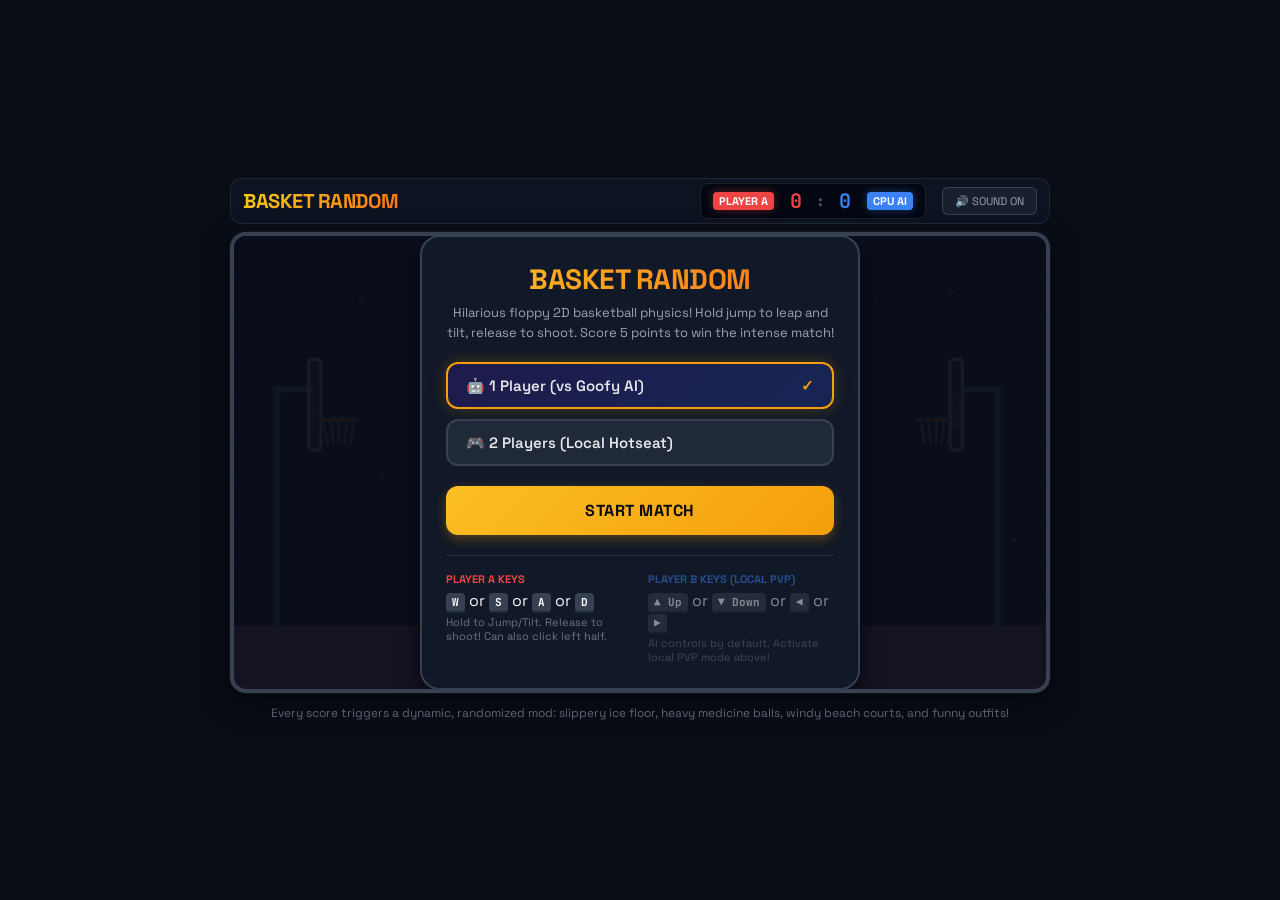
==== public/games/basket-random/index.html @ 5b2121ea "refactor: update game metadata and add Basket Random - Standardize game titles and categories - Upda" ====
<!DOCTYPE html>
<html lang="en">
<head>
    <meta charset="UTF-8">
    <meta name="viewport" content="width=device-width, initial-scale=1.0">
    <title>Basket Random Physics</title>
    <style>
        @import url('https://fonts.googleapis.com/css2?family=Space+Grotesk:wght@400;600;700&family=JetBrains+Mono:wght@400;700&display=swap');

        * {
            box-sizing: border-box;
            margin: 0;
            padding: 0;
            user-select: none;
            -webkit-user-select: none;
        }

        body {
            background-color: #090d16;
            color: #f3f4f6;
            font-family: 'Space Grotesk', sans-serif;
            display: flex;
            flex-direction: column;
            align-items: center;
            justify-content: center;
            min-height: 100vh;
            overflow: hidden;
            padding: 10px;
        }

        .container {
            display: flex;
            flex-direction: column;
            align-items: center;
            width: 100%;
            max-width: 820px;
        }

        .header-panel {
            display: flex;
            justify-content: space-between;
            align-items: center;
            width: 100%;
            margin-bottom: 8px;
            padding: 4px 12px;
            background: rgba(17, 24, 39, 0.7);
            border: 1px solid rgba(255, 255, 255, 0.08);
            border-radius: 12px;
            backdrop-filter: blur(8px);
        }

        .game-title {
            font-size: 20px;
            font-weight: 700;
            letter-spacing: -0.5px;
            background: linear-gradient(135deg, #facc15 0%, #f97316 100%);
            -webkit-background-clip: text;
            -webkit-text-fill-color: transparent;
            text-transform: uppercase;
        }

        .scores-wrapper {
            display: flex;
            align-items: center;
            gap: 16px;
        }

        .score-box {
            display: flex;
            align-items: center;
            gap: 12px;
            background: #030712;
            padding: 4px 12px;
            border-radius: 8px;
            border: 1px solid rgba(255, 255, 255, 0.1);
        }

        .team-badge {
            font-size: 11px;
            font-weight: 700;
            padding: 2px 6px;
            border-radius: 4px;
            text-transform: uppercase;
        }

        .team-left {
            background-color: #ef4444;
            color: #ffffff;
            box-shadow: 0 0 8px rgba(239, 68, 68, 0.4);
        }

        .team-right {
            background-color: #3b82f6;
            color: #ffffff;
            box-shadow: 0 0 8px rgba(59, 130, 246, 0.4);
        }

        .score-value {
            font-family: 'JetBrains Mono', monospace;
            font-size: 20px;
            font-weight: 700;
            min-width: 20px;
            text-align: center;
        }

        .sound-toggle {
            background: rgba(255, 255, 255, 0.05);
            border: 1px solid rgba(255, 255, 255, 0.15);
            color: #9ca3af;
            font-family: inherit;
            font-size: 11px;
            padding: 6px 12px;
            border-radius: 6px;
            cursor: pointer;
            transition: all 0.2s;
            display: flex;
            align-items: center;
            gap: 4px;
        }

        .sound-toggle:hover {
            background: rgba(255, 255, 255, 0.1);
            color: #fff;
        }

        .canvas-area {
            position: relative;
            width: 100%;
            aspect-ratio: 16/9;
            background-color: #111827;
            border: 4px solid #374151;
            border-radius: 16px;
            box-shadow: 0 10px 30px rgba(0, 0, 0, 0.5), 0 0 0 1px rgba(255, 255, 255, 0.05);
            overflow: hidden;
        }

        canvas {
            width: 100%;
            height: 100%;
            display: block;
        }

        .menu-overlay {
            position: absolute;
            top: 0;
            left: 0;
            width: 100%;
            height: 100%;
            background: rgba(10, 15, 28, 0.95);
            display: flex;
            flex-direction: column;
            align-items: center;
            justify-content: center;
            padding: 20px;
            z-index: 10;
            transition: opacity 0.3s ease;
        }

        .menu-panel {
            background: #111827;
            border: 2px solid #374151;
            border-radius: 20px;
            padding: 24px;
            text-align: center;
            max-width: 440px;
            width: 100%;
            box-shadow: 0 10px 25px rgba(0, 0, 0, 0.6);
        }

        .menu-panel h2 {
            font-size: 28px;
            font-weight: 700;
            margin-bottom: 6px;
            background: linear-gradient(to right, #fbbf24, #f97316);
            -webkit-background-clip: text;
            -webkit-text-fill-color: transparent;
            text-transform: uppercase;
            letter-spacing: -0.5px;
        }

        .menu-panel p {
            font-size: 13px;
            color: #9ca3af;
            margin-bottom: 20px;
            line-height: 1.5;
        }

        .mode-row {
            display: flex;
            flex-direction: column;
            gap: 10px;
            margin-bottom: 20px;
        }

        .mode-btn {
            background: #1f2937;
            border: 2px solid #374151;
            color: #e5e7eb;
            padding: 12px 18px;
            border-radius: 12px;
            font-family: inherit;
            font-size: 15px;
            font-weight: 600;
            cursor: pointer;
            transition: all 0.2s;
            display: flex;
            justify-content: space-between;
            align-items: center;
        }

        .mode-btn:hover {
            border-color: #f59e0b;
            background: #232d3f;
            transform: translateY(-1px);
        }

        .mode-btn.active {
            border-color: #f59e0b;
            background: linear-gradient(135deg, #1e1b4b 0%, #172554 100%);
            box-shadow: 0 0 15px rgba(245, 158, 11, 0.25);
        }

        .mode-arrow {
            font-weight: bold;
            color: #f59e0b;
        }

        .start-btn {
            background: linear-gradient(135deg, #fbbf24 0%, #f59e0b 100%);
            color: #060913;
            border: none;
            padding: 14px 28px;
            border-radius: 12px;
            font-family: inherit;
            font-size: 16px;
            font-weight: 700;
            cursor: pointer;
            transition: all 0.2s;
            width: 100%;
            text-transform: uppercase;
            letter-spacing: 0.5px;
            box-shadow: 0 4px 12px rgba(245, 158, 11, 0.3);
        }

        .start-btn:hover {
            opacity: 0.95;
            transform: translateY(-2px);
            box-shadow: 0 6px 18px rgba(245, 158, 11, 0.4);
        }

        .start-btn:active {
            transform: translateY(0);
        }

        /* Keyboard Guides */
        .controls-info {
            display: flex;
            justify-content: space-between;
            gap: 16px;
            margin-top: 20px;
            padding-top: 16px;
            border-top: 1px solid rgba(255, 255, 255, 0.08);
            text-align: left;
        }

        .control-legend {
            flex: 1;
        }

        .legend-title {
            font-size: 11px;
            font-weight: 700;
            text-transform: uppercase;
            color: #9ca3af;
            margin-bottom: 4px;
        }

        .key-cap {
            background: #374151;
            border-bottom: 2px solid #1f2937;
            padding: 2px 6px;
            border-radius: 4px;
            font-family: 'JetBrains Mono', monospace;
            font-size: 11px;
            font-weight: 700;
            color: #fff;
        }

        .legend-desc {
            font-size: 11px;
            color: #6b7280;
            margin-top: 4px;
        }

        /* Mobile inputs/triggers in UI frame */
        .mobile-touch-zones {
            display: none;
            position: absolute;
            bottom: 0;
            left: 0;
            width: 100%;
            height: 100%;
            z-index: 5;
            pointer-events: none;
        }

        .touch-zone-half {
            position: absolute;
            top: 0;
            bottom: 0;
            width: 50%;
            pointer-events: auto;
            cursor: pointer;
            display: flex;
            flex-direction: column;
            justify-content: flex-end;
            align-items: center;
            padding-bottom: 24px;
            transition: background 0.1s;
        }

        .touch-zone-left {
            left: 0;
        }

        .touch-zone-left:active {
            background: rgba(239, 68, 68, 0.08);
        }

        .touch-zone-right {
            right: 0;
        }

        .touch-zone-right:active {
            background: rgba(59, 130, 246, 0.08);
        }

        .touch-btn-label {
            background: rgba(17, 24, 39, 0.85);
            border: 2px solid rgba(255, 255, 255, 0.15);
            padding: 8px 16px;
            border-radius: 50px;
            font-size: 13px;
            font-weight: 700;
            letter-spacing: 0.5px;
            color: #fff;
            box-shadow: 0 4px 10px rgba(0, 0, 0, 0.3);
            text-transform: uppercase;
        }

        .touch-zone-left .touch-btn-label {
            border-color: #ef4444;
            color: #ef4444;
        }

        .touch-zone-right .touch-btn-label {
            border-color: #3b82f6;
            color: #3b82f6;
        }

        /* Modifier Notification Alert */
        .modifier-badge {
            position: absolute;
            top: 16px;
            left: 50%;
            transform: translateX(-50%) translateY(-20px);
            background: rgba(245, 158, 11, 0.95);
            color: #030712;
            padding: 8px 16px;
            border-radius: 50px;
            font-weight: 700;
            font-size: 13px;
            z-index: 8;
            box-shadow: 0 8px 24px rgba(245, 158, 11, 0.4);
            pointer-events: none;
            opacity: 0;
            transition: all 0.4s cubic-bezier(0.175, 0.885, 0.32, 1.275);
            text-transform: uppercase;
            letter-spacing: 0.5px;
            text-align: center;
        }

        .modifier-badge.show {
            opacity: 1;
            transform: translateX(-50%) translateY(0);
        }

        .goal-alert {
            position: absolute;
            top: 40%;
            left: 50%;
            transform: translate(-50%, -50%) scale(0.7);
            font-size: 48px;
            font-weight: 900;
            letter-spacing: -2px;
            color: #facc15;
            text-shadow: 0 4px 20px rgba(245, 158, 11, 0.6), 0 0 2px #000;
            z-index: 9;
            pointer-events: none;
            opacity: 0;
            transition: all 0.3s cubic-bezier(0.175, 0.885, 0.32, 1.5);
            text-transform: uppercase;
        }

        .goal-alert.show {
            opacity: 1;
            transform: translate(-50%, -50%) scale(1.1);
        }

        .bottom-hint {
            margin-top: 12px;
            font-size: 12px;
            color: #6b7280;
            text-align: center;
            line-height: 1.4;
        }

        @media (max-width: 640px) {
            .mobile-touch-zones {
                display: block;
            }
            .controls-info {
                display: none;
            }
        }
    </style>
</head>
<body>
    <div class="container">
        <!-- Dashboard Header -->
        <div class="header-panel">
            <div class="game-title">Basket Random</div>
            
            <div class="scores-wrapper">
                <div class="score-box">
                    <span class="team-badge team-left">Player A</span>
                    <span id="scoreRed" class="score-value" style="color: #ef4444;">0</span>
                    <span style="color: #4b5563; font-weight: bold;">:</span>
                    <span id="scoreBlue" class="score-value" style="color: #3b82f6;">0</span>
                    <span id="p2Badge" class="team-badge team-right">CPU AI</span>
                </div>

                <button class="sound-toggle" id="soundToggleBtn">
                    🔊 SOUND ON
                </button>
            </div>
        </div>

        <!-- Canvas Frame -->
        <div class="canvas-area" id="gameArea">
            <canvas id="basketCanvas" width="800" height="450"></canvas>

            <!-- Modifier Notifications -->
            <div id="modifierBadge" class="modifier-badge">NEON ICE COURT!</div>

            <!-- Score Alert -->
            <div id="goalAlert" class="goal-alert">GOAL!</div>

            <!-- Mobile Buttons overlay -->
            <div class="mobile-touch-zones">
                <div class="touch-zone-half touch-zone-left" id="touchLeft">
                    <span class="touch-btn-label">TAP TO JUMP</span>
                </div>
                <div class="touch-zone-half touch-zone-right" id="touchRight">
                    <span class="touch-btn-label" id="touchRightLabel">AI PLAYING</span>
                </div>
            </div>

            <!-- Menu Overlay -->
            <div class="menu-overlay" id="menuOverlay">
                <div class="menu-panel">
                    <h2>Basket Random</h2>
                    <p>Hilarious floppy 2D basketball physics! Hold jump to leap and tilt, release to shoot. Score 5 points to win the intense match!</p>
                    
                    <div class="mode-row">
                        <button class="mode-btn active" id="modeAiBtn" data-mode="vs_ai">
                            <span>🤖 1 Player (vs Goofy AI)</span>
                            <span class="mode-arrow">✓</span>
                        </button>
                        <button class="mode-btn" id="modePvpBtn" data-mode="local_1v1">
                            <span>🎮 2 Players (Local Hotseat)</span>
                            <span class="mode-arrow" style="display: none;">✓</span>
                        </button>
                    </div>

                    <button class="start-btn" id="startBtn">START MATCH</button>

                    <div class="controls-info">
                        <div class="control-legend">
                            <div class="legend-title" style="color: #ef4444;">Player A Keys</div>
                            <div>
                                <span class="key-cap">W</span> or <span class="key-cap">S</span> or <span class="key-cap">A</span> or <span class="key-cap">D</span>
                            </div>
                            <div class="legend-desc">Hold to Jump/Tilt. Release to shoot! Can also click left half.</div>
                        </div>
                        <div id="p2ControlsLegend" class="control-legend" style="opacity: 0.5;">
                            <div class="legend-title" style="color: #3b82f6;">Player B Keys (Local PVP)</div>
                            <div>
                                <span class="key-cap">▲ Up</span> or <span class="key-cap">▼ Down</span> or <span class="key-cap">◀</span> or <span class="key-cap">▶</span>
                            </div>
                            <div class="legend-desc">AI controls by default. Activate local PVP mode above!</div>
                        </div>
                    </div>
                </div>
            </div>
        </div>

        <div class="bottom-hint">
            Every score triggers a dynamic, randomized mod: slippery ice floor, heavy medicine balls, windy beach courts, and funny outfits!
        </div>
    </div>

    <script>
        const canvas = document.getElementById('basketCanvas');
        const ctx = canvas.getContext('2d');
        const overlay = document.getElementById('menuOverlay');
        const startBtn = document.getElementById('startBtn');
        const modeAiBtn = document.getElementById('modeAiBtn');
        const modePvpBtn = document.getElementById('modePvpBtn');
        const scoreRedEl = document.getElementById('scoreRed');
        const scoreBlueEl = document.getElementById('scoreBlue');
        const p2Badge = document.getElementById('p2Badge');
        const p2ControlsLegend = document.getElementById('p2ControlsLegend');
        const modifierBadge = document.getElementById('modifierBadge');
        const goalAlert = document.getElementById('goalAlert');
        const soundToggleBtn = document.getElementById('soundToggleBtn');
        const touchRightZone = document.getElementById('touchRight');
        const touchRightLabel = document.getElementById('touchRightLabel');

        // AUDIO GENERATION WITH WEB AUDIO API
        let audioCtx = null;
        let soundEnabled = true;

        function getAudioContext() {
            if (!audioCtx) {
                audioCtx = new (window.AudioContext || window.webkitAudioContext)();
            }
            if (audioCtx.state === 'suspended') {
                audioCtx.resume();
            }
            return audioCtx;
        }

        soundToggleBtn.addEventListener('click', () => {
            soundEnabled = !soundEnabled;
            soundToggleBtn.textContent = soundEnabled ? '🔊 SOUND ON' : '🔇 MUTED';
            soundToggleBtn.style.color = soundEnabled ? '#e5e7eb' : '#6b7280';
        });

        function playSynthSound(freqStart, freqEnd, duration, type = 'sine', gainVal = 0.15) {
            if (!soundEnabled) return;
            try {
                const ctxAudio = getAudioContext();
                const osc = ctxAudio.createOscillator();
                const gainNode = ctxAudio.createGain();
                
                osc.type = type;
                osc.frequency.setValueAtTime(freqStart, ctxAudio.currentTime);
                if (freqEnd !== freqStart) {
                    osc.frequency.exponentialRampToValueAtTime(freqEnd, ctxAudio.currentTime + duration);
                }
                
                gainNode.gain.setValueAtTime(gainVal, ctxAudio.currentTime);
                gainNode.gain.linearRampToValueAtTime(0.01, ctxAudio.currentTime + duration);
                
                osc.connect(gainNode);
                gainNode.connect(ctxAudio.destination);
                
                osc.start();
                osc.stop(ctxAudio.currentTime + duration);
            } catch (e) {
                console.log("Audio failed to load context or play:", e);
            }
        }

        // Play custom cute dynamic sounds
        const sounds = {
            jump: () => playSynthSound(150, 400, 0.12, 'triangle', 0.12),
            bounceBall: () => playSynthSound(220, 180, 0.08, 'sine', 0.25),
            score: () => {
                playSynthSound(440, 880, 0.2, 'sine', 0.2);
                setTimeout(() => playSynthSound(554, 1108, 0.2, 'sine', 0.2), 100);
                setTimeout(() => playSynthSound(659, 1318, 0.35, 'triangle', 0.18), 200);
            },
            airhorn: () => {
                for (let i = 0; i < 3; i++) {
                    setTimeout(() => playSynthSound(290, 290, 0.15, 'sawtooth', 0.08), i * 180);
                }
            },
            steal: () => playSynthSound(350, 200, 0.1, 'sine', 0.15),
            netSwish: () => playSynthSound(600, 900, 0.25, 'triangle', 0.05),
            button: () => playSynthSound(300, 450, 0.06, 'sine', 0.1)
        };

        // PHYSICS CONFIG / CONSTANTS
        const COURT_WIDTH = 800;
        const COURT_HEIGHT = 450;
        
        let groundLevel = 385; // Default wood stadium floor
        let gameMode = "vs_ai"; // "vs_ai" or "local_1v1"
        let maxScore = 5;

        // Current round environment variables
        let env = {
            gravity: 0.32,
            airFriction: 0.992,
            groundFriction: 0.85,
            ballElasticity: 0.78,
            wind: 0,
            slipRatio: 1.0, // 1.0 is default standing torque, <1 is sliding/ice
            theme: "wood_classic", // "wood_classic", "ice_cave", "vapor_neon", "sand_beach"
            ballType: "standard", // "standard", "heavy", "bouncy", "golden"
            playerModifier: "normal" // "normal", "big_heads", "tiny", "long_arms"
        };

        // Scores
        let scoreRed = 0;
        let scoreBlue = 0;
        let roundOver = false;
        let matchWinner = null;
        let resetCounter = 0;

        // Realistic Screen and Board Shaking variables
        let screenShake = 0;
        let leftBoardShake = 0;
        let rightBoardShake = 0;

        function triggerShake(amt) {
            screenShake = Math.max(screenShake, amt);
        }

        // Particles System
        let particles = [];

        function addSplatter(x, y, color, count = 15, sizeScale = 1) {
            for (let i = 0; i < count; i++) {
                particles.push({
                    x: x,
                    y: y,
                    vx: (Math.random() - 0.5) * 8,
                    vy: (Math.random() - 2.5) * 6,
                    radius: (Math.random() * 4 + 2) * sizeScale,
                    color: color,
                    alpha: 1,
                    decay: 0.02 + Math.random() * 0.02
                });
            }
        }

        // Basket structures
        const LeftHoop = {
            rimX: 85, // Rim tip
            rimX2: 125, // Rim right lip
            rimY: 180,
            backboardX: 80,
            backboardWidth: 8,
            backboardTop: 120,
            backboardBottom: 210,
            radius: 5,
            pointsToMatch: 1
        };

        const RightHoop = {
            rimX: 715, // Rim tip
            rimX2: 675, // Rim left lip
            rimY: 180,
            backboardX: 712,
            backboardWidth: 8,
            backboardTop: 120,
            backboardBottom: 210,
            radius: 5,
            pointsToMatch: 2
        };

        // BALL object
        const ball = {
            x: 400,
            y: 120,
            vx: 0,
            vy: 0,
            radius: 12,
            elasticity: 0.78,
            weight: 1.0,
            color: "#f97316",
            glowColor: "rgba(249, 115, 22, 0.4)",
            trail: [],
            possessor: null,
            lastTeamTouch: null, // "red" or "blue"
            isGolden: false
        };

        // RAGDOLL CHARACTERS
        class RagdollCharacter {
            constructor(team, role, startX, id) {
                this.id = id;
                this.team = team;     // "red" or "blue"
                this.role = role;     // "forward" or "defender"
                this.x = startX;
                this.baseX = startX;  // Base position for swaying
                this.y = groundLevel - 50;
                this.vx = 0;
                this.vy = 0;
                this.angle = 0;       // Body tilt angle
                this.vangle = 0;      // Angular velocity
                
                // Customize dimensions based on role/mod (Larger & More imposing)
                this.torsoHeight = 65;
                this.torsoWidth = 24;
                this.headRadius = 15;
                this.armLength = 41;

                this.jerseyColor = (team === "red") ? "#ef4444" : "#3b82f6";
                this.skinColor = (team === "red") ? "#fecdd3" : "#bfdbfe";

                // Jump tracking
                this.jumpPressed = false;
                this.armSwingAngle = 0;
                this.swingProgress = 0;
                this.followThroughFrames = 0;

                // Restoring constants
                this.restoringTorque = 0.12;

                this.cooldown = 0;
            }

            reset(startX) {
                this.x = startX;
                this.baseX = startX;  // Reset base position
                this.y = groundLevel - 80;
                this.vx = 0;
                this.vy = 0;
                this.angle = 0;
                this.vangle = 0;
                this.jumpPressed = false;
                this.followThroughFrames = 0;
                this.cooldown = 0;
                this.armSwingAngle = Math.PI * (this.team === "red" ? -0.3 : 1.3);

                // Re-apply modifiers based on environment parameters (Larger sizes!)
                this.torsoHeight = 65;
                this.torsoWidth = 24;
                this.headRadius = 15;
                this.armLength = 41;

                if (env.playerModifier === "big_heads") {
                    this.headRadius = 26;
                } else if (env.playerModifier === "tiny") {
                    this.torsoHeight = 36;
                    this.torsoWidth = 14;
                    this.headRadius = 8;
                    this.armLength = 24;
                } else if (env.playerModifier === "long_arms") {
                    this.armLength = 58;
                }
            }

            jump() {
                if (this.cooldown > 0) return;
                
                // Ground check
                const footAngleCos = Math.sin(this.angle) * (this.torsoHeight / 2);
                const checkFootY = this.y + Math.cos(this.angle) * (this.torsoHeight / 2);
                
                // Allow jumping if near ground or simple double jump
                if (checkFootY > groundLevel - 20) {
                    this.vy = -7.5 - Math.random() * 2.5; // Jump height
                    
                    // Horizontal forward thrust towards opponent
                    const pushDirection = (this.team === "red") ? 1 : -1;
                    this.vx += pushDirection * (2.8 + Math.random() * 1.5);
                    
                    // Complete postural control: no wild rotation on jump start!
                    this.vangle = 0;
                    this.angle = 0;
                    
                    this.cooldown = 12; // brief jump spam shield
                    if (this.team === 'red') sounds.jump();
                }
            }

            updatePhysics() {
                if (this.cooldown > 0) this.cooldown--;
                if (this.followThroughFrames > 0) this.followThroughFrames--;

                // Floor collision variables for checking grounded state
                const halfTorso = this.torsoHeight / 2;
                const footY = this.y + Math.cos(this.angle) * halfTorso;
                // Strict ground check: must be upright, close to floor, and relatively still to sway
                const isGrounded = (footY >= groundLevel - 10) && 
                                   (Math.abs(this.vy) < 0.8) && 
                                   (Math.abs(this.vx) < 1.5) && 
                                   (Math.abs(this.angle) < 0.6);

                if (isGrounded && !this.jumpPressed) {
                    // 1. SWAY FROM SIDE TO SIDE IN THEIR PLACE (IDLE SWAY ON GROUND)
                    // We offset phase by player ID so players have their own natural rhythm!
                    const phase = (Date.now() + this.id * 1800) * 0.0028;
                    const swayRange = 45; // balanced 45px sway range
                    const swayOffset = Math.sin(phase) * swayRange;
                    
                    // Smooth slide towards the swayed targetX
                    const targetX = this.baseX + swayOffset;
                    this.x = this.x * 0.82 + targetX * 0.18;

                    // Cute subtle breathing/sliding tilt angle
                    const targetAngle = Math.cos(phase) * 0.35;
                    this.angle = this.angle * 0.85 + targetAngle * 0.15;

                    // Settle physical velocities while in the controlled sway state
                    this.vx = 0;
                    this.vy = 0;
                    this.vangle = 0;

                    // Keep their height nicely flush with the floor with simple leg bobs
                    const bobY = Math.abs(Math.sin(phase * 2)) * 3.5;
                    this.y = groundLevel - halfTorso - 6 + bobY;
                    
                    // Subtle foot wiggle increments
                    this.swingProgress += 0.06;

                    // Grounded Arm Pose check
                    if (ball.possessor === this) {
                        const lookDir = (this.team === "red") ? 1 : -1;
                        this.armSwingAngle = lookDir === 1 ? -0.42 * Math.PI : -0.58 * Math.PI;
                    } else if (this.followThroughFrames > 0) {
                        const lookDir = (this.team === "red") ? 1 : -1;
                        this.armSwingAngle = lookDir === 1 ? -0.15 * Math.PI : -0.85 * Math.PI;
                    } else {
                        const lookDir = (this.team === "red") ? 1 : -1;
                        this.armSwingAngle = lookDir === 1 ? -0.15 * Math.PI : -0.85 * Math.PI;
                    }
                } else {
                    // 2. STANDARD IN-AIR PHYSICS AND MOVEMENT (PHYSICS DRIVEN, STRICTLY NO AIR SWAY)
                    this.vy += env.gravity;
                    this.vx *= env.airFriction;
                    this.vy *= env.airFriction;

                    this.x += this.vx;
                    this.y += this.vy;

                    // Keep their body completely stable and upright (prevent flipping and floppy ragdoll)
                    const targetStandAngle = 0;
                    const stabilizationStrength = 0.28;
                    this.vangle += (targetStandAngle - this.angle) * stabilizationStrength;
                    this.angle += this.vangle;
                    this.vangle *= 0.65; // High damping keeps them beautifully upright!

                    // Realistic professional basket shooting/defending arm poses!
                    if (ball.possessor === this) {
                        const lookDir = (this.team === "red") ? 1 : -1;
                        this.armSwingAngle = lookDir === 1 ? -0.42 * Math.PI : -0.58 * Math.PI;
                    } else if (this.followThroughFrames > 0) {
                        const lookDir = (this.team === "red") ? 1 : -1;
                        this.armSwingAngle = lookDir === 1 ? -0.15 * Math.PI : -0.85 * Math.PI;
                    } else if (this.jumpPressed) {
                        const lookDir = (this.team === "red") ? 1 : -1;
                        this.armSwingAngle = lookDir === 1 ? -0.35 * Math.PI : -0.65 * Math.PI;
                    } else {
                        const lookDir = (this.team === "red") ? 1 : -1;
                        this.armSwingAngle = lookDir === 1 ? -0.15 * Math.PI : -0.85 * Math.PI;
                    }
                }

                // COLLISION SOLVER WITH WORLD FLOOR AND WALLS
                const currentFootY = this.y + Math.cos(this.angle) * halfTorso;
                const currentHeadY = this.y - Math.cos(this.angle) * halfTorso;

                // Bounce feet off floor
                if (currentFootY >= groundLevel) {
                    const depth = currentFootY - groundLevel;
                    this.y -= depth * 0.85;
                    this.vy = -this.vy * 0.05; // tiny bounce
                    this.vx *= env.groundFriction;

                    // stand up friction assist
                    if (!this.jumpPressed) {
                        this.vangle *= 0.7; // assist dampening
                    }
                }

                // Bounce head off floor (if flipped upside down)
                if (currentHeadY >= groundLevel) {
                    const depth = currentHeadY - groundLevel;
                    this.y -= depth * 0.85;
                    this.vy = -this.vy * 0.1;
                    // tumbling ricochet
                    this.vangle += (this.vx > 0 ? 0.15 : -0.15);
                    this.vx *= 0.8;
                }

                // Left & Right boundaries
                const wallLeft = 50;
                const wallRight = 750;
                if (this.x < wallLeft) {
                    this.x = wallLeft;
                    this.vx = -this.vx * 0.15;
                }
                if (this.x > wallRight) {
                    this.x = wallRight;
                    this.vx = -this.vx * 0.15;
                }
            }

            getHandPos() {
                // Return coordinates of active control arm
                const armAng = this.angle + this.armSwingAngle;
                const shoulderX = this.x - Math.sin(this.angle) * (this.torsoHeight * 0.2); 
                const shoulderY = this.y - Math.cos(this.angle) * (this.torsoHeight * 0.2); 
                return {
                    x: shoulderX + Math.cos(armAng) * this.armLength,
                    y: shoulderY + Math.sin(armAng) * this.armLength
                };
            }

            draw(ctx) {
                // Ground shadow beneath player (Realistic depth)
                ctx.save();
                const distToGround = Math.max(0, groundLevel - this.y);
                const shadowScale = Math.max(0.1, 1 - (distToGround / 250));
                ctx.globalAlpha = Math.max(0, 0.3 * (1 - (distToGround / 300)));
                ctx.fillStyle = "#000000";
                ctx.beginPath();
                ctx.ellipse(this.x, groundLevel, this.torsoWidth * 1.5 * shadowScale, 6 * shadowScale, 0, 0, Math.PI * 2);
                ctx.fill();
                ctx.restore();

                ctx.save();
                
                // Draw trails/shadows if slippery Neon Court
                if (env.theme === "vapor_neon") {
                    ctx.strokeStyle = this.jerseyColor;
                    ctx.lineWidth = 18;
                    ctx.lineCap = "round";
                    ctx.globalAlpha = 0.15;
                    ctx.beginPath();
                    ctx.moveTo(this.x - this.vx * 2, this.y - this.vy * 2);
                    ctx.lineTo(this.x, this.y);
                    ctx.stroke();
                    ctx.globalAlpha = 1.0;
                }

                // 1. Torso Alignment and rotation
                ctx.translate(this.x, this.y);
                ctx.rotate(this.angle);

                // Draw shadows/glow if Cyber Theme
                if (env.theme === "vapor_neon") {
                    ctx.shadowBlur = 12;
                    ctx.shadowColor = this.jerseyColor;
                }

                // DRAW LEGS, SOCKS & SHOES (Realistic muscle legs and detailed high-top sneakers!)
                ctx.lineCap = "round";
                const lookDir = (this.team === "red") ? 1 : -1;
                const legSwing = Math.sin(this.swingProgress) * 7.5;

                // Check air state for knee bending look
                const isAir = (this.y < groundLevel - this.torsoHeight / 2 - 12);
                const kneeBendY = isAir ? -4 : 0; // slight upward tuck
                const kneeBendX = isAir ? lookDir * -4 : 0; // knee points backwards

                // Leg 1 (Left Leg)
                const leg1Start = { x: -6, y: this.torsoHeight / 2 };
                const leg1Knee = { x: -7 + legSwing * 0.5 + kneeBendX, y: this.torsoHeight / 2 + 9 + kneeBendY };
                const leg1End = { x: -8 + legSwing + kneeBendX * 0.5, y: this.torsoHeight / 2 + 18 + kneeBendY * 1.6 };

                // Draw Thigh (Strong musculature quadricep thigh)
                ctx.strokeStyle = this.skinColor;
                ctx.lineWidth = 10.5; // defined thigh muscle
                ctx.beginPath();
                ctx.moveTo(leg1Start.x, leg1Start.y);
                ctx.lineTo(leg1Knee.x, leg1Knee.y);
                ctx.stroke();

                // Draw Calf (bulge transition to calves)
                ctx.strokeStyle = this.skinColor;
                ctx.lineWidth = 9.0;
                ctx.beginPath();
                ctx.moveTo(leg1Knee.x, leg1Knee.y);
                ctx.lineTo(leg1Knee.x * 0.5 + leg1End.x * 0.5, leg1Knee.y * 0.5 + leg1End.y * 0.5);
                ctx.stroke();

                // Draw Shin / Socks (White athletic crew sock)
                ctx.strokeStyle = "#ffffff";
                ctx.lineWidth = 8.0;
                ctx.beginPath();
                ctx.moveTo(leg1Knee.x * 0.4 + leg1End.x * 0.6, leg1Knee.y * 0.4 + leg1End.y * 0.6);
                ctx.lineTo(leg1End.x, leg1End.y);
                ctx.stroke();

                // Draw Dual stripes on crew socks (for real professional aesthetic)
                ctx.strokeStyle = this.jerseyColor;
                ctx.lineWidth = 8.0;
                ctx.beginPath();
                ctx.moveTo(leg1Knee.x * 0.3 + leg1End.x * 0.7, leg1Knee.y * 0.3 + leg1End.y * 0.7);
                ctx.lineTo(leg1Knee.x * 0.25 + leg1End.x * 0.75, leg1Knee.y * 0.25 + leg1End.y * 0.75);
                ctx.stroke();

                ctx.strokeStyle = "#111827"; // active secondary stripe
                ctx.beginPath();
                ctx.moveTo(leg1Knee.x * 0.2 + leg1End.x * 0.8, leg1Knee.y * 0.2 + leg1End.y * 0.8);
                ctx.lineTo(leg1Knee.x * 0.15 + leg1End.x * 0.85, leg1Knee.y * 0.15 + leg1End.y * 0.85);
                ctx.stroke();

                // Draw High-Performance Basketball Sneaker
                ctx.save();
                ctx.translate(leg1End.x, leg1End.y);
                ctx.fillStyle = (this.id === 0) ? "#ef4444" : (this.id === 1) ? "#f59e0b" : (this.id === 2) ? "#3b82f6" : "#10b981";
                ctx.strokeStyle = "#ffffff";
                ctx.lineWidth = 1.5;
                ctx.beginPath();
                ctx.roundRect(lookDir * -4 - 3, -1, 14, 8, 3);
                ctx.fill();
                ctx.stroke();

                // White rubber sole bottom
                ctx.fillStyle = "#ffffff";
                ctx.fillRect(lookDir * -4 - 3, 5, 14, 2.5);

                // White toe-cap (protection layer)
                ctx.fillStyle = "#ffffff";
                if (lookDir === 1) {
                    ctx.fillRect(3, -1, 4, 6);
                } else {
                    ctx.fillRect(-7, -1, 4, 6);
                }

                // Cross shoelaces details
                ctx.strokeStyle = "#ffffff";
                ctx.lineWidth = 1.2;
                ctx.beginPath();
                ctx.moveTo(lookDir * -2, 1);
                ctx.lineTo(lookDir * 1, 3);
                ctx.moveTo(lookDir * 1, 1);
                ctx.lineTo(lookDir * -2, 3);
                ctx.stroke();
                ctx.restore();

                // Leg 2 (Right Leg)
                const leg2Start = { x: 6, y: this.torsoHeight / 2 };
                const leg2Knee = { x: 7 - legSwing * 0.5 + kneeBendX, y: this.torsoHeight / 2 + 9 + kneeBendY };
                const leg2End = { x: 8 - legSwing + kneeBendX * 0.5, y: this.torsoHeight / 2 + 18 + kneeBendY * 1.6 };

                // Draw Thigh (Strong musculature quadricep thigh)
                ctx.strokeStyle = this.skinColor;
                ctx.lineWidth = 10.5;
                ctx.beginPath();
                ctx.moveTo(leg2Start.x, leg2Start.y);
                ctx.lineTo(leg2Knee.x, leg2Knee.y);
                ctx.stroke();

                // Draw Calf (Gastrocnemius definition)
                ctx.strokeStyle = this.skinColor;
                ctx.lineWidth = 9.0;
                ctx.beginPath();
                ctx.moveTo(leg2Knee.x, leg2Knee.y);
                ctx.lineTo(leg2Knee.x * 0.5 + leg2End.x * 0.5, leg2Knee.y * 0.5 + leg2End.y * 0.5);
                ctx.stroke();

                // Draw Shin / Socks
                ctx.strokeStyle = "#ffffff";
                ctx.lineWidth = 8.0;
                ctx.beginPath();
                ctx.moveTo(leg2Knee.x * 0.4 + leg2End.x * 0.6, leg2Knee.y * 0.4 + leg2End.y * 0.6);
                ctx.lineTo(leg2End.x, leg2End.y);
                ctx.stroke();

                // Draw Dual stripes
                ctx.strokeStyle = this.jerseyColor;
                ctx.lineWidth = 8.0;
                ctx.beginPath();
                ctx.moveTo(leg2Knee.x * 0.3 + leg2End.x * 0.7, leg2Knee.y * 0.3 + leg2End.y * 0.7);
                ctx.lineTo(leg2Knee.x * 0.25 + leg2End.x * 0.75, leg2Knee.y * 0.25 + leg2End.y * 0.75);
                ctx.stroke();

                ctx.strokeStyle = "#111827";
                ctx.beginPath();
                ctx.moveTo(leg2Knee.x * 0.2 + leg2End.x * 0.8, leg2Knee.y * 0.2 + leg2End.y * 0.8);
                ctx.lineTo(leg2Knee.x * 0.15 + leg2End.x * 0.85, leg2Knee.y * 0.15 + leg2End.y * 0.85);
                ctx.stroke();

                // Draw High-Performance Basketball Sneaker (Leg 2)
                ctx.save();
                ctx.translate(leg2End.x, leg2End.y);
                ctx.fillStyle = (this.id === 0) ? "#ef4444" : (this.id === 1) ? "#f59e0b" : (this.id === 2) ? "#3b82f6" : "#10b981";
                ctx.strokeStyle = "#ffffff";
                ctx.lineWidth = 1.5;
                ctx.beginPath();
                ctx.roundRect(lookDir * -4 - 3, -1, 14, 8, 3);
                ctx.fill();
                ctx.stroke();

                // Sole
                ctx.fillStyle = "#ffffff";
                ctx.fillRect(lookDir * -4 - 3, 5, 14, 2.5);

                // Toe-cap
                ctx.fillStyle = "#ffffff";
                if (lookDir === 1) {
                    ctx.fillRect(3, -1, 4, 6);
                } else {
                    ctx.fillRect(-7, -1, 4, 6);
                }

                // Laces
                ctx.strokeStyle = "#ffffff";
                ctx.lineWidth = 1.2;
                ctx.beginPath();
                ctx.moveTo(lookDir * -2, 1);
                ctx.lineTo(lookDir * 1, 3);
                ctx.moveTo(lookDir * 1, 1);
                ctx.lineTo(lookDir * -2, 3);
                ctx.stroke();
                ctx.restore();

                // Draw jersey main torso frame with realistic shading and mesh texture folds
                const torsoGrad = ctx.createLinearGradient(-this.torsoWidth / 2, 0, this.torsoWidth / 2, 0);
                torsoGrad.addColorStop(0, this.jerseyColor);
                torsoGrad.addColorStop(0.4, '#ffffff40'); // glossy light sheen
                torsoGrad.addColorStop(1, '#00000035'); // shadow depth
                
                ctx.fillStyle = torsoGrad;
                ctx.strokeStyle = "#ffffff";
                ctx.lineWidth = 2.5;
                ctx.beginPath();
                ctx.roundRect(-this.torsoWidth/2, -this.torsoHeight/2, this.torsoWidth, this.torsoHeight, 6);
                ctx.fill();
                ctx.stroke();

                // Realistic Jersey Collar Neckline (V-neck shape of a basketball tank-top)
                ctx.strokeStyle = "#ffffff";
                ctx.lineWidth = 2.0;
                ctx.beginPath();
                ctx.moveTo(-5, -this.torsoHeight/2);
                ctx.lineTo(0, -this.torsoHeight/2 + 7);
                ctx.lineTo(5, -this.torsoHeight/2);
                ctx.stroke();

                // Detailed athletic side stripes on jersey
                ctx.strokeStyle = "rgba(255, 255, 255, 0.35)";
                ctx.lineWidth = 3.0;
                ctx.beginPath();
                ctx.moveTo(-this.torsoWidth/2 + 2, -this.torsoHeight/2 + 5);
                ctx.lineTo(-this.torsoWidth/2 + 2, this.torsoHeight/2 - 5);
                ctx.moveTo(this.torsoWidth/2 - 2, -this.torsoHeight/2 + 5);
                ctx.lineTo(this.torsoWidth/2 - 2, this.torsoHeight/2 - 5);
                ctx.stroke();

                // Separation for athletic shorts (lower 35% of the torso is styled as shorts)
                ctx.fillStyle = "#111827"; // dark inner shorts compression layer
                ctx.fillRect(-this.torsoWidth/2 + 1.5, this.torsoHeight/2 - 13, this.torsoWidth - 3, 11);
                
                ctx.fillStyle = this.jerseyColor; // outer shorts fabric override
                ctx.beginPath();
                ctx.roundRect(-this.torsoWidth/2 + 0.5, this.torsoHeight/2 - 12, this.torsoWidth - 1, 13, [0, 0, 4, 4]);
                ctx.fill();
                
                // Draw white waistband belt line
                ctx.fillStyle = "#ffffff";
                ctx.fillRect(-this.torsoWidth/2, this.torsoHeight/2 - 14, this.torsoWidth, 3);

                // Render Beautiful Jersey Numbers
                ctx.fillStyle = "#ffffff";
                ctx.textAlign = "center";
                ctx.textBaseline = "middle";
                ctx.font = "bold 13px 'JetBrains Mono', 'Fira Code', monospace";
                const numberText = (this.id === 0) ? "23" : (this.id === 1) ? "9" : (this.id === 2) ? "33" : "3";
                ctx.fillText(numberText, 0, -4);
                
                // Role indicator text
                ctx.fillStyle = "rgba(0,0,0,0.45)";
                ctx.font = "bold 8px 'JetBrains Mono'";
                ctx.fillText(this.role === "forward" ? "FWD" : "DEF", 0, 11);

                // Head (Shaded with a realistic 3D sphere radial gradient)
                const headYOffset = -this.torsoHeight/2 - this.headRadius - 1;
                const headGrad = ctx.createRadialGradient(-2 * lookDir, headYOffset - 3, 2, 0, headYOffset, this.headRadius);
                headGrad.addColorStop(0, '#ffffff'); // bright gloss highlight
                headGrad.addColorStop(0.3, this.skinColor);
                headGrad.addColorStop(1, '#946654'); // ambient human shadow
                ctx.fillStyle = headGrad;
                ctx.beginPath();
                ctx.arc(0, headYOffset, this.headRadius, 0, Math.PI * 2);
                ctx.fill();

                // Realistic human ears (left and right sides of the head)
                ctx.fillStyle = this.skinColor;
                ctx.beginPath();
                ctx.arc(-this.headRadius, headYOffset, 2.5, 0, Math.PI * 2);
                ctx.arc(this.headRadius, headYOffset, 2.5, 0, Math.PI * 2);
                ctx.fill();

                // HAIRSTYLES & HEADWEAR BY PLAYER UNIQUE ID
                if (this.id === 0) {
                    // Blonde Spiked Hair + Orange Headband
                    ctx.fillStyle = "#fbbf24";
                    ctx.beginPath();
                    ctx.moveTo(-this.headRadius, headYOffset - 3);
                    ctx.lineTo(-this.headRadius * 0.8, headYOffset - this.headRadius - 5);
                    ctx.lineTo(-this.headRadius * 0.4, headYOffset - this.headRadius + 1);
                    ctx.lineTo(0, headYOffset - this.headRadius - 6);
                    ctx.lineTo(this.headRadius * 0.4, headYOffset - this.headRadius + 1);
                    ctx.lineTo(this.headRadius * 0.8, headYOffset - this.headRadius - 5);
                    ctx.lineTo(this.headRadius, headYOffset - 3);
                    ctx.closePath();
                    ctx.fill();

                    // Headband
                    ctx.fillStyle = "#f97316";
                    ctx.fillRect(-this.headRadius, headYOffset - 4, this.headRadius * 2, 4.5);
                } else if (this.id === 1) {
                    // Black slicked cap/hair (Forward Red)
                    ctx.fillStyle = "#1e293b";
                    ctx.beginPath();
                    ctx.arc(0, headYOffset - 1, this.headRadius + 0.5, Math.PI, Math.PI * 2);
                    ctx.fill();
                    // Visor
                    ctx.fillStyle = "#ef4444";
                    ctx.fillRect(-lookDir * 4, headYOffset - this.headRadius - 1, lookDir * 16, 3.5);
                } else if (this.id === 2) {
                    // Handsome short brunette hair
                    ctx.fillStyle = "#78350f";
                    ctx.beginPath();
                    ctx.arc(-2, headYOffset - 2, this.headRadius * 0.95, Math.PI * 0.88, Math.PI * 2.12);
                    ctx.fill();
                    ctx.beginPath();
                    ctx.ellipse(lookDir * 4, headYOffset - this.headRadius + 2.5, 9, 4, lookDir * 0.2, 0, Math.PI * 2);
                    ctx.fill();
                } else if (this.id === 3) {
                    // Retro dark Afro / Flat-top with White Headband
                    ctx.fillStyle = "#111827";
                    ctx.beginPath();
                    ctx.arc(-8, headYOffset - 6, this.headRadius * 0.72, 0, Math.PI * 2);
                    ctx.arc(0, headYOffset - 11, this.headRadius * 0.88, 0, Math.PI * 2);
                    ctx.arc(8, headYOffset - 6, this.headRadius * 0.72, 0, Math.PI * 2);
                    ctx.arc(0, headYOffset - 2, this.headRadius * 0.92, Math.PI, Math.PI * 2);
                    ctx.fill();

                    // White Headband
                    ctx.fillStyle = "#ffffff";
                    ctx.fillRect(-this.headRadius + 1, headYOffset - 4, this.headRadius * 2 - 2, 4);
                }

                // Eyebrows (draw above eyes for expressions)
                const eyebrowX = lookDir * (this.headRadius * 0.35);
                const eyebrowY = headYOffset - 5;
                ctx.strokeStyle = "#111827";
                ctx.lineWidth = 1.8;
                ctx.beginPath();
                ctx.moveTo(eyebrowX - 3, eyebrowY);
                ctx.lineTo(eyebrowX + 3, eyebrowY - 0.5);
                ctx.stroke();

                // Eyes with high contrast white scleras and pupils
                const eyeX = lookDir * (this.headRadius * 0.35);
                const eyeY = headYOffset - 2;
                ctx.fillStyle = "#ffffff";
                ctx.beginPath();
                ctx.arc(eyeX, eyeY, 3, 0, Math.PI * 2);
                ctx.fill();
                ctx.fillStyle = "#111827";
                ctx.beginPath();
                ctx.arc(eyeX + lookDir * 0.8, eyeY, 1.4, 0, Math.PI * 2);
                ctx.fill();

                // Realistic small Nose
                ctx.fillStyle = this.skinColor;
                ctx.strokeStyle = "rgba(0,0,0,0.15)";
                ctx.lineWidth = 1.0;
                ctx.beginPath();
                ctx.moveTo(lookDir * (this.headRadius * 0.65), headYOffset);
                ctx.lineTo(lookDir * (this.headRadius * 0.88), headYOffset + 1.2);
                ctx.lineTo(lookDir * (this.headRadius * 0.65), headYOffset + 2.5);
                ctx.closePath();
                ctx.fill();
                ctx.stroke();

                // Cheerful open mouth with realistic teeth layer inside
                ctx.fillStyle = "#931c2d"; // Darker realistic mouth interior
                ctx.beginPath();
                ctx.arc(lookDir * (this.headRadius * 0.45), headYOffset + 4, 2.8, 0, Math.PI);
                ctx.fill();

                // Shiny white teeth row
                ctx.fillStyle = "#ffffff";
                ctx.fillRect(lookDir * (this.headRadius * 0.45) - 2, headYOffset + 4.1, 4, 1);

                // Cute pink tongue
                ctx.fillStyle = "#f43f5e";
                ctx.beginPath();
                ctx.arc(lookDir * (this.headRadius * 0.45), headYOffset + 5.5, 1.3, 0, Math.PI);
                ctx.fill();

                // Big head helmet overlay
                if (env.playerModifier === "big_heads") {
                    ctx.fillStyle = "rgba(251, 191, 36, 0.45)";
                    ctx.strokeStyle = "#fbbf24";
                    ctx.lineWidth = 1.5;
                    ctx.beginPath();
                    ctx.arc(0, headYOffset - 3, this.headRadius + 1, 1.4 * Math.PI, 1.6 * Math.PI);
                    ctx.stroke();
                }

                ctx.restore();

                // 3. MAIN CONTROLLED ARM WITH SHOULDER SLEEVE & WRISTBAND
                ctx.save();
                
                const shoulderX = this.x - Math.sin(this.angle) * (this.torsoHeight * 0.22); 
                const shoulderY = this.y - Math.cos(this.angle) * (this.torsoHeight * 0.22); 
                const armAng = this.angle + this.armSwingAngle;

                // Jersey shoulder sleeve portion
                ctx.strokeStyle = this.jerseyColor;
                ctx.lineWidth = 10;
                ctx.lineCap = "round";
                ctx.beginPath();
                ctx.moveTo(shoulderX, shoulderY);
                ctx.lineTo(shoulderX + Math.cos(armAng) * (this.armLength * 0.38), shoulderY + Math.sin(armAng) * (this.armLength * 0.38));
                ctx.stroke();

                // Forearm skin tone
                ctx.strokeStyle = this.skinColor;
                ctx.lineWidth = 7.5;
                ctx.beginPath();
                ctx.moveTo(shoulderX + Math.cos(armAng) * (this.armLength * 0.35), shoulderY + Math.sin(armAng) * (this.armLength * 0.35));
                ctx.lineTo(shoulderX + Math.cos(armAng) * this.armLength, shoulderY + Math.sin(armAng) * this.armLength);
                ctx.stroke();

                // White wristband accessory detail
                ctx.strokeStyle = "#ffffff";
                ctx.lineWidth = 8;
                ctx.beginPath();
                ctx.moveTo(shoulderX + Math.cos(armAng) * (this.armLength * 0.78), shoulderY + Math.sin(armAng) * (this.armLength * 0.78));
                ctx.lineTo(shoulderX + Math.cos(armAng) * (this.armLength * 0.88), shoulderY + Math.sin(armAng) * (this.armLength * 0.88));
                ctx.stroke();

                // Possession cute star ring
                if (ball.possessor === this) {
                    ctx.strokeStyle = "#fbcfe8";
                    ctx.shadowBlur = 10;
                    ctx.shadowColor = "#ec4899";
                    ctx.lineWidth = 2.5;
                    ctx.setLineDash([4, 4]);
                    ctx.beginPath();
                    ctx.arc(shoulderX + Math.cos(armAng) * this.armLength, shoulderY + Math.sin(armAng) * this.armLength, 24, 0, Math.PI * 2);
                    ctx.stroke();
                    ctx.setLineDash([]);
                }

                ctx.restore();
            }
        }

        // Initialize Players List
        const players = [
            // Left Team (Red)
            new RagdollCharacter("red", "defender", 200, 0),
            new RagdollCharacter("red", "forward", 320, 1),
            // Right Team (Blue)
            new RagdollCharacter("blue", "defender", 600, 2),
            new RagdollCharacter("blue", "forward", 480, 3)
        ];

        // Randomly selects court theme, ball modifier, and funny modifiers on point scores
        const presets = {
            themes: [
                { name: "wood_classic", title: "Classic Wooden Court", bg: "#1f2937", floor: "#eab308", slip: 1.0, friction: 0.85, gravity: 0.32 },
                { name: "ice_cave", title: "Slippery Blue Ice Court", bg: "#1e3a8a", floor: "#60a5fa", slip: 0.2, friction: 0.985, gravity: 0.3 },
                { name: "vapor_neon", title: "Cyber Cyberpunk Grid", bg: "#090514", floor: "#ec4899", slip: 0.9, friction: 0.88, gravity: 0.31 },
                { name: "sand_beach", title: "Sunny Beach Resort Court", bg: "#0369a1", floor: "#fbbf24", slip: 1.3, friction: 0.72, gravity: 0.33 }
            ],
            balls: [
                { type: "standard", title: "Normal Pro Basketball", color: "#f97316", elastic: 0.78, weight: 1.0, radius: 12 },
                { type: "bouncy", title: "Silly Bouncy Slimeball", color: "#10b981", elastic: 1.05, weight: 0.8, radius: 13 },
                { type: "heavy", title: "Super Heavy Steelball", color: "#6b7280", elastic: 0.42, weight: 2.1, radius: 15 },
                { type: "golden", title: "Golden Ball! (WORTH 2 POINTS!)", color: "#facc15", elastic: 0.81, weight: 1.0, radius: 12 }
            ],
            mods: [
                { type: "normal", title: "Standard Player Uniforms" },
                { type: "big_heads", title: "Funny Jumbo-Head Mode" },
                { type: "tiny", title: "Tiny Compact Player Miniatures" },
                { type: "long_arms", title: "Super Extensor Long-Arms!" }
            ]
        };

        function rollRandomEnvironment() {
            // Choice random presets
            const t = presets.themes[Math.floor(Math.random() * presets.themes.length)];
            const b = presets.balls[Math.floor(Math.random() * presets.balls.length)];
            const m = presets.mods[Math.floor(Math.random() * presets.mods.length)];

            env.theme = t.name;
            env.slipRatio = t.slip;
            env.groundFriction = t.friction;
            env.gravity = t.gravity;

            env.ballType = b.type;
            ball.color = b.color;
            ball.elasticity = b.elastic;
            ball.weight = b.weight;
            ball.radius = b.radius;
            ball.isGolden = (b.type === "golden");
            ball.glowColor = b.isGolden ? "rgba(250, 204, 21, 0.6)" : "rgba(255,255,255,0.2)";

            env.playerModifier = m.type;

            // Trigger visual alert banner
            modifierBadge.textContent = `🎯 Match Mode Check: ${t.title} + ${b.title}!`;
            modifierBadge.className = "modifier-badge show";
            setTimeout(() => {
                modifierBadge.className = "modifier-badge";
            }, 3200);

            // Re-apply character physical scales
            players.forEach((p, index) => {
                const baseStartX = (p.team === "red") 
                    ? (p.role === "defender" ? 180 : 320)
                    : (p.role === "defender" ? 620 : 480);
                p.reset(baseStartX);
            });
        }

        // TRIGGER JUMP BY TEAM ACTIONS
        function handleTeamJumpState(team, isPressed) {
            players.forEach(p => {
                if (p.team === team) {
                    if (isPressed && !p.jumpPressed) {
                        p.jump();
                    }
                    p.jumpPressed = isPressed;

                    // Release shoot trigger
                    if (!isPressed && ball.possessor === p) {
                        // Flail release force vector!
                        shootBall(p);
                    }
                }
            });
        }

        function shootBall(possessor) {
            if (ball.possessor !== possessor) return;

            // Trigger beautiful shooting follow-through on the player!
            possessor.followThroughFrames = 26;

            // Shoot vectors base on hands & player dynamics
            const shootDir = (possessor.team === "red") ? 1 : -1;
            // Red shoots towards RightHoop, Blue shoots towards LeftHoop
            const targetHoopX = (possessor.team === "red") ? RightHoop.rimX2 - 10 : LeftHoop.rimX + 10;
            const targetHoopY = RightHoop.rimY;

            // Distance calculations for goofy dynamic auto-aim lob
            const dx = targetHoopX - possessor.x;
            const dy = targetHoopY - possessor.y;
            const dist = Math.sqrt(dx * dx + dy * dy);

            // Calculate throwing velocities for a real parabolic jump shot:
            // High beautiful rainbow arc - slightly scaled down to look majestically slower
            let basePower = 3.8 / ball.weight; 
            
            // horizontal vx depends elegantly on distance
            let lobVx = (dx / dist) * (6.6 + dist * 0.006) * basePower;
            // vertical vy starts high upwards, scaling gracefully with the distance to the hoop
            let lobVy = (-10.4 - Math.min(dist * 0.006, 4.0)) * basePower;

            // Apply minor momentum boosts from player's movement
            lobVx += possessor.vx * 0.22;
            lobVy += possessor.vy * 0.25;

            // Release ball possession
            ball.possessor = null;
            ball.x = possessor.getHandPos().x + (shootDir * 15);
            ball.y = possessor.getHandPos().y - 10;
            
            // Limit release velocity so it never starts too fast
            const launchSpeed = Math.hypot(lobVx, lobVy);
            const maxLaunchSpeed = 10.5; // Beautiful slow velocity limit
            if (launchSpeed > maxLaunchSpeed) {
                ball.vx = (lobVx / launchSpeed) * maxLaunchSpeed;
                ball.vy = (lobVy / launchSpeed) * maxLaunchSpeed;
            } else {
                ball.vx = lobVx;
                ball.vy = lobVy;
            }
            
            // Authentic basketball backspin (spins opposite to throw direction)
            ball.vangle = -shootDir * 0.16;
            
            ball.lastTeamTouch = possessor.team;

            // 75% ACCURACY DETERMINATOR LOGIC (Realistic automatic arc assist)
            const shouldEnter = Math.random() < 0.75;
            if (shouldEnter) {
                ball.assisted = true;
                // Target is slightly above the basket center so it falls cleanly down inside
                ball.assistTargetX = (possessor.team === "red") ? 695 : 105;
                ball.assistTargetY = 145; 
                // Estimate flight frames required to cross distance realistically
                const estFrames = Math.max(Math.floor(Math.abs(ball.assistTargetX - ball.x) / 6.8), 42); // increased frames = slower flight!
                ball.assistFramesTotal = estFrames;
                ball.assistFramesLeft = estFrames;
            } else {
                ball.assisted = false;
            }

            sounds.netSwish();
            addSplatter(ball.x, ball.y, possessor.jerseyColor, 8, 0.6);
        }

        // KEY LISTENERS Keyboard Layout bindings Map
        const redKeys = ['w', 's', 'a', 'd', 'W', 'S', 'A', 'D'];
        const blueKeys = ['ArrowUp', 'ArrowDown', 'ArrowLeft', 'ArrowRight'];

        window.addEventListener('keydown', (e) => {
            if (matchWinner) return;

            if (redKeys.includes(e.key)) {
                e.preventDefault();
                handleTeamJumpState("red", true);
            }
            if (gameMode === "local_1v1" && blueKeys.includes(e.key)) {
                e.preventDefault();
                handleTeamJumpState("blue", true);
            }
        });

        window.addEventListener('keyup', (e) => {
            if (redKeys.includes(e.key)) {
                e.preventDefault();
                handleTeamJumpState("red", false);
            }
            if (gameMode === "local_1v1" && blueKeys.includes(e.key)) {
                e.preventDefault();
                handleTeamJumpState("blue", false);
            }
        });

        // Click / Touch boundaries zones triggers
        const touchLeft = document.getElementById('touchLeft');
        const touchRight = document.getElementById('touchRight');

        function setupTouchTriggers(element, team) {
            const startPress = (e) => {
                e.preventDefault();
                if (team === "blue" && gameMode === "vs_ai") return; // CPU handles blue
                handleTeamJumpState(team, true);
            };
            const stopPress = (e) => {
                e.preventDefault();
                if (team === "blue" && gameMode === "vs_ai") return;
                handleTeamJumpState(team, false);
            };

            element.addEventListener('mousedown', startPress);
            element.addEventListener('mouseup', stopPress);
            element.addEventListener('mouseleave', stopPress);

            element.addEventListener('touchstart', startPress);
            element.addEventListener('touchend', stopPress);
            element.addEventListener('touchcancel', stopPress);
        }

        setupTouchTriggers(touchLeft, "red");
        setupTouchTriggers(touchRight, "blue");

        // GOOFY CPU AI CONTROL STRATEGY ENGINE
        let cpuJumpTimer = 0;
        let cpuHoldState = false;

        function runCpuIntelligenceEngine() {
            if (gameMode !== "vs_ai" || roundOver) return;

            cpuJumpTimer--;

            // Find blue AI team teammates
            const aiDefender = players[2];
            const aiForward = players[3];

            // AI grabs ball possessor
            const redPossessor = players.find(p => p.team === "red" && ball.possessor === p);
            const bluePossessor = players.find(p => p.team === "blue" && ball.possessor === p);

            if (bluePossessor) {
                // If a blue AI has ball, hold to charge jump. release to throw when body tilts left!
                if (!cpuHoldState) {
                    cpuHoldState = true;
                    handleTeamJumpState("blue", true);
                } else {
                    // Check tilt angle and height. Release when facing left hoop direction!
                    // Angle pointing left is between Math.PI*0.8 and Math.PI*1.4
                    const isFacingLeftAndHigh = (bluePossessor.y < groundLevel - 110) || (Math.random() < 0.05);
                    if (isFacingLeftAndHigh) {
                        cpuHoldState = false;
                        handleTeamJumpState("blue", false);
                        cpuJumpTimer = 35 + Math.random() * 25; // delay trigger
                    }
                }
            } else {
                // Ball is loose or held by Red. AI team trying to intercept & steal!
                // Calculate ball distances
                const activeChaser = (ball.x < 350) ? aiForward : aiDefender;
                const distanceToBall = Math.hypot(ball.x - activeChaser.x, ball.y - activeChaser.y);

                if (cpuHoldState) {
                    // Release hold briefly to jump repeatedly
                    if (Math.random() < 0.25) {
                        cpuHoldState = false;
                        handleTeamJumpState("blue", false);
                        cpuJumpTimer = 5 + Math.random() * 8;
                    }
                } else if (cpuJumpTimer <= 0) {
                    // Jump triggers when ball gets within chaser distance or on rebound heights
                    let shouldJump = false;

                    if (redPossessor) {
                        // Jump to block shot!
                        if (Math.abs(redPossessor.x - activeChaser.x) < 180) {
                            shouldJump = true;
                        }
                    } else {
                        // Chase free rolling ball
                        if (distanceToBall < 250 || ball.y < groundLevel - 120) {
                            shouldJump = true;
                        }
                    }

                    if (shouldJump) {
                        cpuHoldState = true;
                        handleTeamJumpState("blue", true);
                        cpuJumpTimer = 40 + Math.random() * 30; // hold length
                    }
                }
            }
        }

        // RESET CURRENT ROUND/MATCH
        function triggerNextRound(scorerTeam) {
            roundOver = true;
            resetCounter = 120; // 2 seconds countdown delay

            goalAlert.textContent = `${scorerTeam === "red" ? "RED SCORE!" : "BLUE SCORE!"}`;
            if (env.isGolden) {
                goalAlert.textContent += " (+2 PTS!)";
            }
            goalAlert.className = "goal-alert show";
            sounds.airhorn();

            // Give point
            const pointsToAdd = env.isGolden ? 2 : 1;
            if (scorerTeam === "red") {
                scoreRed += pointsToAdd;
            } else {
                scoreBlue += pointsToAdd;
            }

            scoreRedEl.textContent = scoreRed;
            scoreBlueEl.textContent = scoreBlue;

            // Check final winner
            if (scoreRed >= maxScore) {
                matchWinner = "RED PLAYER A";
                goalAlert.textContent = "RED WINS MATCH!";
                setTimeout(showCompletionScreen, 2200);
            } else if (scoreBlue >= maxScore) {
                matchWinner = (gameMode === "vs_ai") ? "GOOFY CPU AI" : "BLUE PLAYER B";
                goalAlert.textContent = `${matchWinner} WINS!`;
                setTimeout(showCompletionScreen, 2200);
            }
        }

        function serviceBallCenter() {
            ball.x = 400;
            ball.y = 80;
            ball.vx = (Math.random() - 0.5) * 5;
            ball.vy = -3;
            ball.possessor = null;
            ball.lastTeamTouch = null;
        }

        // BALL PHYSICS SOLVER MODULE
        function solveBallPhysics() {
            if (ball.possessor) {
                ball.assisted = false; // Cancel assist if grabbed
                return; 
            }

            // Gravity & Friction
            const currentGravity = env.gravity * ball.weight;
            ball.vy += currentGravity;
            ball.vx *= env.airFriction;
            ball.vy *= env.airFriction;

            // 75% Shot Trajectory Helper Steering Nudges
            if (ball.assisted && ball.assistFramesLeft > 10) { // Stop assisting in the final 10 frames to avoid high-speed whip at low t
                const t = ball.assistFramesLeft;
                const targetX = ball.assistTargetX;
                const targetY = ball.assistTargetY;

                const dx = targetX - ball.x;
                const dy = targetY - ball.y;

                // Air physics estimation under current gravity and friction
                const idealVx = dx / t;
                const idealVy = (dy - 0.5 * currentGravity * t * t) / t;

                // Guide ball smoothly towards the basket rim - reduced blend weights for a slower, smoother correction
                const blend = Math.min(0.04 + (1 - t / ball.assistFramesTotal) * 0.10, 0.22);
                ball.vx = ball.vx * (1 - blend) + idealVx * blend;
                ball.vy = ball.vy * (1 - blend) + idealVy * blend;

                ball.assistFramesLeft--;
            } else {
                ball.assisted = false;
            }

            // Wind forces (resorts beach)
            if (env.theme === "sand_beach" && !ball.assisted) {
                ball.vx += env.wind;
            }

            // Slower visible pitch shots & prevent disappearing inside walls/ceilings
            const maxSpeedCap = 11.0; // absolute speed cap for realistic slow trajectory
            const currentSpeed = Math.hypot(ball.vx, ball.vy);
            if (currentSpeed > maxSpeedCap) {
                ball.vx = (ball.vx / currentSpeed) * maxSpeedCap;
                ball.vy = (ball.vy / currentSpeed) * maxSpeedCap;
            }

            ball.x += ball.vx;
            ball.y += ball.vy;
            ball.angle = (ball.angle || 0) + (ball.vangle || 0);
            if (ball.vangle) {
                ball.vangle *= 0.985; // Free-air rotational damping
            }

            // Ball trail indicators
            ball.trail.push({ x: ball.x, y: ball.y });
            if (ball.trail.length > 7) ball.trail.shift();

            // Ground bouncing solver
            if (ball.y + ball.radius >= groundLevel) {
                ball.y = groundLevel - ball.radius;
                ball.vy = -ball.vy * ball.elasticity;
                // Floor bounce friction damping
                ball.vx *= env.groundFriction;
                
                // Ground roll friction drives rotation
                ball.vangle = ball.vx / ball.radius;

                // Cancel physics correction on hard bounce
                ball.assisted = false;

                if (Math.abs(ball.vy) > 0.8) {
                    sounds.bounceBall();
                    triggerShake(Math.abs(ball.vy) * 2.2);
                }
            }

            // Outer limits wall boundaries
            if (ball.x - ball.radius < 15) {
                ball.x = 15 + ball.radius;
                ball.vx = -ball.vx * ball.elasticity;
                ball.vangle = -ball.vangle * 0.8; // reverse spin upon collision
                sounds.bounceBall();
                triggerShake(3);
                ball.assisted = false;
            }
            if (ball.x + ball.radius > 785) {
                ball.x = 785 - ball.radius;
                ball.vx = -ball.vx * ball.elasticity;
                ball.vangle = -ball.vangle * 0.8; // reverse spin upon collision
                sounds.bounceBall();
                triggerShake(3);
                ball.assisted = false;
            }

            // BACKBOARD & RIM COLLISIONS
            // Left Hoop backboard rim box:
            if (ball.x - ball.radius <= 84 && ball.x + ball.radius >= 76) {
                if (ball.y >= 120 && ball.y <= 210) {
                    // Solid recoil
                    if (ball.x > 80) {
                        ball.x = 84 + ball.radius;
                        ball.vx = Math.abs(ball.vx) * ball.elasticity + 0.5;
                    } else {
                        ball.x = 76 - ball.radius;
                        ball.vx = -Math.abs(ball.vx) * ball.elasticity - 0.5;
                    }
                    sounds.bounceBall();
                    triggerShake(4.5);
                    leftBoardShake = 12; // Shake board to the right
                    ball.assisted = false;
                }
            }

            // Right Hoop backboard line:
            if (ball.x - ball.radius <= 716 && ball.x + ball.radius >= 708) {
                if (ball.y >= 120 && ball.y <= 210) {
                    if (ball.x > 712) {
                        ball.x = 716 + ball.radius;
                        ball.vx = Math.abs(ball.vx) * ball.elasticity + 0.5;
                    } else {
                        ball.x = 708 - ball.radius;
                        ball.vx = -Math.abs(ball.vx) * ball.elasticity - 0.5;
                    }
                    sounds.bounceBall();
                    triggerShake(4.5);
                    rightBoardShake = -12; // Shake board to the left
                    ball.assisted = false;
                }
            }

            // RIMS COLLISION DETECTS
            const checkRimBounce = (rimX, rimY, isRightRim) => {
                const distRim = Math.hypot(ball.x - rimX, ball.y - rimY);
                const minRimDist = ball.radius + 6; // rim node radius is 6
                if (distRim < minRimDist) {
                    const nx = (ball.x - rimX) / distRim;
                    const ny = (ball.y - rimY) / distRim;
                    
                    ball.x = rimX + nx * minRimDist;
                    
                    const dot = ball.vx * nx + ball.vy * ny;
                    ball.vx = (ball.vx - 2 * dot * nx) * ball.elasticity;
                    ball.vy = (ball.vy - 2 * dot * ny) * ball.elasticity;
                    
                    sounds.bounceBall();
                    triggerShake(5);
                    if (isRightRim) rightBoardShake = (Math.random() > 0.5 ? 5 : -5);
                    else leftBoardShake = (Math.random() > 0.5 ? 5 : -5);

                    addSplatter(rimX, rimY, "#f59e0b", 5, 0.4);
                    ball.assisted = false;
                }
            };

            checkRimBounce(LeftHoop.rimX2, LeftHoop.rimY, false);
            checkRimBounce(RightHoop.rimX2, RightHoop.rimY, true);

            // DETECT SCORING GOALS
            if (!roundOver) {
                // Right hoop net cross (scored by Red)
                if (ball.vy > 0 && ball.y >= 180 && ball.y - ball.vy < 184) {
                    if (ball.x >= 670 && ball.x <= 718) {
                        triggerNextRound("red");
                        triggerShake(16);
                        rightBoardShake = 8;
                        addSplatter(695, 185, "#ef4444", 25, 1.2);
                        ball.assisted = false;
                    }
                }

                // Left hoop net cross (scored by Blue)
                if (ball.vy > 0 && ball.y >= 180 && ball.y - ball.vy < 184) {
                    if (ball.x >= 82 && ball.x <= 130) {
                        triggerNextRound("blue");
                        triggerShake(16);
                        leftBoardShake = -8;
                        addSplatter(105, 185, "#3b82f6", 25, 1.2);
                        ball.assisted = false;
                    }
                }
            }

            // COOLDOWN RESET TO SERVICE BALL AT SCORE
            if (roundOver && !matchWinner) {
                resetCounter--;
                if (resetCounter <= 0) {
                    goalAlert.className = "goal-alert";
                    roundOver = false;
                    rollRandomEnvironment();
                    serviceBallCenter();
                }
            }
        }

        // GRAB STEALS DETECTOR SOLVER
        function solvePossession() {
            if (roundOver) return;

            // Possessed follow hand
            if (ball.possessor) {
                const hand = ball.possessor.getHandPos();
                
                // Add realistic dynamic dribbling offset if they are on the ground
                const owner = ball.possessor;
                const halfTorso = owner.torsoHeight / 2;
                const footY = owner.y + Math.cos(owner.angle) * halfTorso;
                const isGrounded = (footY >= groundLevel - 15) && (owner.vy >= -1 && owner.vy <= 3.5);

                if (isGrounded && !owner.jumpPressed) {
                    // Smooth procedural dribble bounce
                    const dribbleSpeed = 0.015;
                    const bounceY = Math.abs(Math.sin(Date.now() * dribbleSpeed)) * 14;
                    ball.x = hand.x + (owner.team === "red" ? 8 : -8);
                    ball.y = hand.y + bounceY;
                    ball.vx = owner.vx;
                    ball.vy = owner.vy;

                    // Trigger quiet bounce sound at low dribble peak point
                    if (bounceY < 1 && Math.random() < 0.2) {
                        sounds.bounceBall();
                    }
                } else {
                    ball.x = hand.x;
                    ball.y = hand.y;
                    ball.vx = owner.vx;
                    ball.vy = owner.vy;
                }

                // Stealing collision checker
                // If opponent player touch possesed ball hand directly, they capture it!
                players.forEach(p => {
                    if (p.team !== ball.possessor.team) {
                        const oppHand = p.getHandPos();
                        const distToOpp = Math.hypot(oppHand.x - ball.x, oppHand.y - ball.y);
                        if (distToOpp < 24) {
                            ball.possessor = p;
                            ball.lastTeamTouch = p.team;
                            sounds.steal();
                            addSplatter(ball.x, ball.y, "#fab924", 7, 0.4);
                        }
                    }
                });
                return;
            }

            // Free ball possession acquisition tracker
            players.forEach(p => {
                const hand = p.getHandPos();
                const distToBall = Math.hypot(hand.x - ball.x, hand.y - ball.y);
                if (distToBall < 26) {
                    ball.possessor = p;
                    ball.lastTeamTouch = p.team;
                    sounds.steal();
                    addSplatter(ball.x, ball.y, p.jerseyColor, 10, 0.5);
                }
            });
        }

        // DRAW ALL GENERAL COMPONENTS
        function drawBackground() {
            ctx.clearRect(0, 0, COURT_WIDTH, COURT_HEIGHT);

            // 1. DRAW ATMOSPHERIC/THEMATIC BACKGROUNDS
            if (env.theme === "wood_classic") {
                // Classic NBA-Style Luxury Gym
                const bgGrad = ctx.createLinearGradient(0, 0, 0, groundLevel);
                bgGrad.addColorStop(0, "#0f172a"); // extremely dark elegant slate
                bgGrad.addColorStop(1, "#1e293b"); // solid dark slate
                ctx.fillStyle = bgGrad;
                ctx.fillRect(0, 0, COURT_WIDTH, groundLevel);

                // Draw stadium grandstand tiers in the background
                ctx.fillStyle = "#334155";
                ctx.fillRect(0, groundLevel - 110, COURT_WIDTH, 45); // comfortable seating rows
                ctx.fillStyle = "#1e293b";
                ctx.fillRect(0, groundLevel - 110, COURT_WIDTH, 5);  // rows separator

                // Draw modular spectators (cheering crowd in stands)
                for (let x = 30; x < COURT_WIDTH; x += 38) {
                    // Cheering bobs matching current score state
                    const crowdBob = Math.sin((Date.now() * 0.005) + x) * (roundOver ? 8 : 1.5);
                    ctx.fillStyle = (x % 3 === 0) ? "#ef4444" : (x % 3 === 1) ? "#3b82f6" : "#fbbf24";
                    // Spectator torso
                    ctx.fillRect(x - 6, groundLevel - 105 - crowdBob, 12, 16);
                    // Spectator head
                    ctx.fillStyle = "#fbcfe8";
                    ctx.beginPath();
                    ctx.arc(x, groundLevel - 112 - crowdBob, 5, 0, Math.PI * 2);
                    ctx.fill();
                    // Raised celebration limbs if a goal was recently scored!
                    if (roundOver) {
                        ctx.strokeStyle = "#fbcfe8";
                        ctx.lineWidth = 2.5;
                        ctx.beginPath();
                        ctx.moveTo(x - 6, groundLevel - 105 - crowdBob);
                        ctx.lineTo(x - 10, groundLevel - 118 - crowdBob);
                        ctx.moveTo(x + 6, groundLevel - 105 - crowdBob);
                        ctx.lineTo(x + 10, groundLevel - 118 - crowdBob);
                        ctx.stroke();
                    }
                }

                // Warm ceiling floodlight cone beams
                ctx.fillStyle = "rgba(253, 224, 71, 0.035)"; // soft warm yellow beams
                ctx.beginPath();
                ctx.moveTo(250, 0);
                ctx.lineTo(130, groundLevel);
                ctx.lineTo(370, groundLevel);
                ctx.closePath();
                ctx.fill();

                ctx.beginPath();
                ctx.moveTo(550, 0);
                ctx.lineTo(430, groundLevel);
                ctx.lineTo(670, groundLevel);
                ctx.closePath();
                ctx.fill();

                // Suspended digital scoreboard in stadium center
                ctx.save();
                ctx.translate(400, 48);
                // scorebox casing frame
                ctx.fillStyle = "#0f172a";
                ctx.strokeStyle = "#475569";
                ctx.lineWidth = 3.5;
                ctx.beginPath();
                ctx.roundRect(-75, -28, 150, 56, 6);
                ctx.fill();
                ctx.stroke();

                // Support wires
                ctx.strokeStyle = "#64748b";
                ctx.lineWidth = 2;
                ctx.beginPath();
                ctx.moveTo(-45, -28); ctx.lineTo(-45, -48);
                ctx.moveTo(45, -28); ctx.lineTo(45, -48);
                ctx.stroke();

                // Glowing LEDs panel
                ctx.fillStyle = "#020617";
                ctx.fillRect(-65, -20, 130, 40);

                // LED display output text
                ctx.fillStyle = "#ef4444"; // Red score team
                ctx.font = "bold 18px 'JetBrains Mono', Courier, monospace";
                ctx.textAlign = "right";
                ctx.fillText(scoreRed, -20, 4);

                ctx.fillStyle = "#3b82f6"; // Blue score team
                ctx.textAlign = "left";
                ctx.fillText(scoreBlue, 20, 4);

                ctx.fillStyle = "#e2e8f0"; // Divider info labels
                ctx.textAlign = "center";
                ctx.font = "bold 11px sans-serif";
                ctx.fillText("VS", 0, -3);
                ctx.fillStyle = "#fbbf24";
                ctx.font = "9px monospace";
                ctx.fillText(env.ballType.toUpperCase(), 0, 12);
                ctx.restore();

                // Beautifully glossy interlock Parquet wooden court timbers
                ctx.fillStyle = "#eab308"; // core timber body
                ctx.fillRect(0, groundLevel, COURT_WIDTH, COURT_HEIGHT - groundLevel);

                // Drawing parquet planks with vertical divider junctions
                ctx.strokeStyle = "#ca8a04";
                ctx.lineWidth = 1.2;
                for (let i = groundLevel; i < COURT_HEIGHT; i += 12) {
                    ctx.beginPath();
                    ctx.moveTo(0, i);
                    ctx.lineTo(COURT_WIDTH, i);
                    ctx.stroke();

                    // Interlocked staggered joints
                    const staggerX = (i % 24 === 0) ? 25 : 0;
                    for (let x = staggerX; x < COURT_WIDTH; x += 55) {
                        ctx.beginPath();
                        ctx.moveTo(x, i);
                        ctx.lineTo(x, i + 12);
                        ctx.stroke();
                    }
                }
            } else if (env.theme === "ice_cave") {
                // Frosty Ice Cavern Space
                const bgGrad = ctx.createLinearGradient(0, 0, 0, groundLevel);
                bgGrad.addColorStop(0, "#020617");
                bgGrad.addColorStop(1, "#172554");
                ctx.fillStyle = bgGrad;
                ctx.fillRect(0, 0, COURT_WIDTH, groundLevel);

                // Cavern icicles hanging from the roof
                ctx.fillStyle = "rgba(147, 197, 253, 0.55)";
                ctx.strokeStyle = "#ffffff";
                ctx.lineWidth = 0.5;
                for (let x = 10; x < COURT_WIDTH; x += 22) {
                    const h = 18 + Math.abs(Math.sin(x)) * 25;
                    ctx.beginPath();
                    ctx.moveTo(x - 5, 0);
                    ctx.lineTo(x + 5, 0);
                    ctx.lineTo(x, h);
                    ctx.closePath();
                    ctx.fill();
                    ctx.stroke();
                }

                // Shimmering snow dust
                ctx.fillStyle = "rgba(255, 255, 255, 0.4)";
                for (let i = 0; i < 25; i++) {
                    ctx.fillRect((i * 127 + 3) % COURT_WIDTH, (i * 83) % groundLevel, 3, 3);
                }

                // Ice sheet floor with slick glaze
                ctx.fillStyle = "#60a5fa";
                ctx.fillRect(0, groundLevel, COURT_WIDTH, COURT_HEIGHT - groundLevel);
                ctx.fillStyle = "rgba(255, 255, 255, 0.35)";
                ctx.fillRect(0, groundLevel, COURT_WIDTH, 5); // surface glacier shine
            } else if (env.theme === "vapor_neon") {
                // Retro grid space
                ctx.fillStyle = "#0b0416";
                ctx.fillRect(0, 0, COURT_WIDTH, COURT_HEIGHT);

                // Giant Synthwave sun at horizon
                ctx.save();
                const sunY = groundLevel - 15;
                const sunGrad = ctx.createLinearGradient(0, sunY - 110, 0, sunY);
                sunGrad.addColorStop(0, "#f43f5e");
                sunGrad.addColorStop(1, "#fbbf24");
                ctx.fillStyle = sunGrad;
                ctx.beginPath();
                ctx.arc(400, sunY, 70, Math.PI, 2 * Math.PI);
                ctx.fill();
                ctx.restore();

                // Vector slice gaps across sun
                ctx.fillStyle = "#0b0416";
                for (let y = groundLevel - 55; y > groundLevel - 130; y -= 16) {
                    ctx.fillRect(300, y, 200, 3);
                }

                // Shimmering pixel stars
                ctx.fillStyle = "rgba(255, 255, 255, 0.65)";
                for (let i = 0; i < 35; i++) {
                    const size = Math.random() < 0.25 ? 3 : 1.5;
                    ctx.fillRect((i * 187 + 12) % COURT_WIDTH, (i * 47) % (groundLevel - 60), size, size);
                }

                // Perspective glowing purple grids
                ctx.strokeStyle = "rgba(168, 85, 247, 0.18)";
                ctx.lineWidth = 1.5;
                for (let i = 0; i < COURT_WIDTH; i += 40) {
                    ctx.beginPath();
                    ctx.moveTo(i, 0);
                    ctx.lineTo(i, groundLevel);
                    ctx.stroke();
                }
                for (let j = 0; j < groundLevel; j += 40) {
                    ctx.beginPath();
                    ctx.moveTo(0, j);
                    ctx.lineTo(COURT_WIDTH, j);
                    ctx.stroke();
                }

                // Glowing hot pink neon floors
                ctx.fillStyle = "#ec4899";
                ctx.fillRect(0, groundLevel, COURT_WIDTH, COURT_HEIGHT - groundLevel);
                ctx.fillStyle = "#f472b6";
                ctx.fillRect(0, groundLevel, COURT_WIDTH, 6);
            } else if (env.theme === "sand_beach") {
                // Summer sunset resort gradient sky
                const gradSky = ctx.createLinearGradient(0, 0, 0, groundLevel);
                gradSky.addColorStop(0, "#0ea5e9"); // deep clear sky
                gradSky.addColorStop(0.6, "#38bdf8"); // bright tropical blue
                gradSky.addColorStop(1, "#fef08a"); // golden sunset horizon
                ctx.fillStyle = gradSky;
                ctx.fillRect(0, 0, COURT_WIDTH, groundLevel);

                // Parallax animated ocean waves
                ctx.fillStyle = "#0284c7";
                const waveShift = Math.sin(Date.now() * 0.0012) * 15;
                ctx.beginPath();
                ctx.ellipse(300 + waveShift, groundLevel - 20, 400, 15, 0, 0, Math.PI * 2);
                ctx.ellipse(700 - waveShift, groundLevel - 15, 300, 10, 0, 0, Math.PI * 2);
                ctx.fill();

                // Swaying detailed tropical palm tree
                ctx.save();
                const treeSway = Math.sin(Date.now() * 0.0008) * 0.06;
                ctx.translate(65, groundLevel);
                ctx.rotate(treeSway);
                // Trunk
                ctx.fillStyle = "#78350f";
                ctx.fillRect(-8, -130, 16, 130);
                // Leaf fronds
                ctx.fillStyle = "#047857";
                ctx.beginPath();
                ctx.ellipse(-30, -130, 45, 12, -0.4, 0, Math.PI * 2);
                ctx.ellipse(30, -130, 45, 12, 0.4, 0, Math.PI * 2);
                ctx.ellipse(-10, -145, 35, 14, -0.8, 0, Math.PI * 2);
                ctx.ellipse(10, -145, 35, 14, 0.8, 0, Math.PI * 2);
                ctx.fill();
                ctx.restore();

                // Warm beachfront sand
                ctx.fillStyle = "#fbbf24";
                ctx.fillRect(0, groundLevel, COURT_WIDTH, COURT_HEIGHT - groundLevel);
            }

            // 2. DRAW COURT MARKINGS & HOOPS
            ctx.strokeStyle = "rgba(255, 255, 255, 0.45)";
            ctx.lineWidth = 3.5;

            // Center lines court dividing ring
            ctx.beginPath();
            ctx.arc(400, groundLevel, 68, Math.PI, 2 * Math.PI);
            ctx.stroke();

            ctx.beginPath();
            ctx.moveTo(400, groundLevel - 130);
            ctx.lineTo(400, groundLevel);
            ctx.stroke();

            // LEFT HOOP DRAWS
            // Post pole
            ctx.strokeStyle = "#9ca3af";
            ctx.lineWidth = 6;
            ctx.beginPath();
            ctx.moveTo(45, groundLevel);
            ctx.lineTo(45, 150);
            ctx.lineTo(80 + leftBoardShake, 150);
            ctx.stroke();

            // Glass/Acrylic Backboard (Realistic transparancy)
            ctx.fillStyle = "rgba(255, 255, 255, 0.16)";
            ctx.strokeStyle = "#ffffff";
            ctx.lineWidth = 3;
            ctx.beginPath();
            ctx.roundRect(LeftHoop.backboardX - 4 + leftBoardShake, LeftHoop.backboardTop, LeftHoop.backboardWidth + 4, LeftHoop.backboardBottom - LeftHoop.backboardTop, 3);
            ctx.fill();
            ctx.stroke();

            // Inner Red Shooter's Square (painted outline)
            ctx.strokeStyle = "#ef4444";
            ctx.lineWidth = 2.5;
            ctx.strokeRect(LeftHoop.backboardX + (leftBoardShake >= 0 ? 0 : -2) + leftBoardShake, 160, 6, 26);

            // Rim hoop lines (Steel orange rim)
            ctx.strokeStyle = "#f97316";
            ctx.lineWidth = 4;
            ctx.beginPath();
            ctx.moveTo(LeftHoop.backboardX + 4 + leftBoardShake, LeftHoop.rimY);
            ctx.lineTo(LeftHoop.rimX2 + leftBoardShake, LeftHoop.rimY);
            ctx.stroke();

            // Net hoops mesh (Realistic cross-hatched nylon net!)
            ctx.strokeStyle = "rgba(255,255,255,0.85)";
            ctx.lineWidth = 1.8;
            ctx.beginPath();
            
            const lx1 = LeftHoop.rimX2 - 4 + leftBoardShake;
            const lx2 = LeftHoop.rimX2 - 8 + leftBoardShake;
            const lx3 = 95 + leftBoardShake;
            const lx4 = 90 + leftBoardShake;
            const netY1 = LeftHoop.rimY;
            const netY2 = LeftHoop.rimY + 24;

            for (let k = 0; k <= 4; k++) {
                const ratio = k / 4;
                const topX = lx1 * (1 - ratio) + lx4 * ratio;
                const botX = lx2 * (1 - ratio) + lx3 * ratio;
                ctx.moveTo(topX, netY1);
                ctx.lineTo(botX, netY2);
                
                const topX2 = lx4 * (1 - ratio) + lx1 * ratio;
                const botX2 = lx3 * (1 - ratio) + lx2 * ratio;
                ctx.moveTo(topX2, netY1);
                ctx.lineTo(botX2, netY2);
            }
            ctx.stroke();

            // RIGHT HOOP DRAWS
            // Post pole
            ctx.strokeStyle = "#9ca3af";
            ctx.lineWidth = 6;
            ctx.beginPath();
            ctx.moveTo(755, groundLevel);
            ctx.lineTo(755, 150);
            ctx.lineTo(720 + rightBoardShake, 150);
            ctx.stroke();

            // Glass/Acrylic Backboard (Realistic transparancy)
            ctx.fillStyle = "rgba(255, 255, 255, 0.16)";
            ctx.strokeStyle = "#ffffff";
            ctx.lineWidth = 3;
            ctx.beginPath();
            ctx.roundRect(RightHoop.backboardX - 4 + rightBoardShake, RightHoop.backboardTop, RightHoop.backboardWidth + 4, RightHoop.backboardBottom - RightHoop.backboardTop, 3);
            ctx.fill();
            ctx.stroke();

            // Inner Red Shooter's Square (painted outline)
            ctx.strokeStyle = "#ef4444";
            ctx.lineWidth = 2.5;
            ctx.strokeRect(RightHoop.backboardX + (rightBoardShake >= 0 ? 0 : -2) + rightBoardShake, 160, 6, 26);

            // Rim hoop lines (Steel orange rim)
            ctx.strokeStyle = "#f97316";
            ctx.lineWidth = 4;
            ctx.beginPath();
            ctx.moveTo(RightHoop.backboardX - 4 + rightBoardShake, RightHoop.rimY);
            ctx.lineTo(RightHoop.rimX2 + rightBoardShake, RightHoop.rimY);
            ctx.stroke();

            // Net hoops mesh (Realistic cross-hatched nylon net!)
            ctx.strokeStyle = "rgba(255,255,255,0.85)";
            ctx.lineWidth = 1.8;
            ctx.beginPath();
            
            const rx1 = RightHoop.rimX2 + 4 + rightBoardShake;
            const rx2 = RightHoop.rimX2 + 8 + rightBoardShake;
            const rx3 = 705 + rightBoardShake;
            const rx4 = 710 + rightBoardShake;
            const rnetY1 = RightHoop.rimY;
            const rnetY2 = RightHoop.rimY + 24;

            for (let k = 0; k <= 4; k++) {
                const ratio = k / 4;
                const topX = rx1 * (1 - ratio) + rx4 * ratio;
                const botX = rx2 * (1 - ratio) + rx3 * ratio;
                ctx.moveTo(topX, rnetY1);
                ctx.lineTo(botX, rnetY2);
                
                const topX2 = rx4 * (1 - ratio) + rx1 * ratio;
                const botX2 = rx3 * (1 - ratio) + rx2 * ratio;
                ctx.moveTo(topX2, rnetY1);
                ctx.lineTo(botX2, rnetY2);
            }
            ctx.stroke();
        }

        function drawBall() {
            // Ball Trail
            if (ball.trail.length > 0) {
                ctx.save();
                ball.trail.forEach((point, idx) => {
                    const alpha = (idx / ball.trail.length) * 0.45;
                    ctx.globalAlpha = alpha;
                    
                    // Draw outer glowing ring
                    ctx.fillStyle = ball.isGolden ? "#fbbf24" : (ball.color === "#10b981" ? "#34d399" : "#f97316");
                    ctx.shadowBlur = (env.theme === "vapor_neon" || ball.isGolden) ? 14 : 6;
                    ctx.shadowColor = ball.isGolden ? "rgba(250, 204, 21, 0.9)" : "rgba(249, 115, 22, 0.9)";
                    
                    ctx.beginPath();
                    ctx.arc(point.x, point.y, ball.radius * (0.35 + 0.65 * (idx / ball.trail.length)), 0, Math.PI * 2);
                    ctx.fill();
                });
                ctx.restore();
            }

            // Normal Ball frame
            ctx.save();
            ctx.translate(ball.x, ball.y);
            ctx.rotate(ball.angle || 0);

            // Draw core sphere body
            ctx.fillStyle = ball.color;
            ctx.shadowBlur = (env.theme === "vapor_neon" || ball.isGolden) ? 14 : 0;
            ctx.shadowColor = ball.glowColor;
            
            ctx.beginPath();
            ctx.arc(0, 0, ball.radius, 0, Math.PI * 2);
            ctx.fill();

            // Draw high-detail rotating curved seams (black outline layers)
            ctx.shadowBlur = 0; // disable shadow for seam lines
            ctx.strokeStyle = "#111827";
            ctx.lineWidth = 1.35;
            
            // Vertical seam and Horizontal cross seams
            ctx.beginPath();
            ctx.arc(0, 0, ball.radius, Math.PI * 0.5, Math.PI * 1.5);
            ctx.stroke();

            ctx.beginPath();
            ctx.moveTo(-ball.radius, 0);
            ctx.lineTo(ball.radius, 0);
            ctx.stroke();

            // Left curved side-band
            ctx.beginPath();
            ctx.arc(-ball.radius * 0.45, 0, ball.radius * 0.9, -Math.PI * 0.42, Math.PI * 0.42);
            ctx.stroke();

            // Right curved side-band
            ctx.beginPath();
            ctx.arc(ball.radius * 0.45, 0, ball.radius * 0.9, Math.PI * 0.58, Math.PI * 1.42);
            ctx.stroke();

            ctx.restore();
        }

        function drawParticles() {
            particles.forEach((p, idx) => {
                p.x += p.vx;
                p.y += p.vy;
                p.alpha -= p.decay;
                
                ctx.save();
                ctx.globalAlpha = Math.max(p.alpha, 0);
                ctx.fillStyle = p.color;
                ctx.beginPath();
                ctx.arc(p.x, p.y, p.radius, 0, Math.PI * 2);
                ctx.fill();
                ctx.restore();

                if (p.alpha <= 0) {
                    particles.splice(idx, 1);
                }
            });
        }

        // MASTER GAME UPDATE LOOP
        function masterGameLoop() {
            // Physics
            runCpuIntelligenceEngine();

            players.forEach(p => p.updatePhysics());
            solveBallPhysics();
            solvePossession();

            // Decay shaking indicators
            if (leftBoardShake !== 0) {
                if (Math.abs(leftBoardShake) < 0.1) leftBoardShake = 0;
                else leftBoardShake *= 0.85;
            }
            if (rightBoardShake !== 0) {
                if (Math.abs(rightBoardShake) < 0.1) rightBoardShake = 0;
                else rightBoardShake *= 0.85;
            }

            // Draw with Screen Shaking Translations
            ctx.save();
            if (screenShake > 0.1) {
                const shiftX = (Math.random() - 0.5) * screenShake;
                const shiftY = (Math.random() - 0.5) * screenShake;
                ctx.translate(shiftX, shiftY);
                screenShake *= 0.88; // Snappy decay
            } else {
                screenShake = 0;
            }

            drawBackground();
            
            // Draw players, ball, and particles
            players.forEach(p => p.draw(ctx));
            drawBall();
            drawParticles();

            ctx.restore();

            requestAnimationFrame(masterGameLoop);
        }

        // MODAL MENU ACTIONS
        const selectPlayMode = (mode) => {
            gameMode = mode;
            sounds.button();

            if (mode === "vs_ai") {
                modeAiBtn.classList.add('active');
                modePvpBtn.classList.remove('active');
                modeAiBtn.querySelector('.mode-arrow').style.display = 'block';
                modePvpBtn.querySelector('.mode-arrow').style.display = 'none';
                p2Badge.textContent = "CPU AI";
                p2ControlsLegend.style.opacity = 0.4;
                touchRightLabel.textContent = "AI PLAYING";
            } else {
                modePvpBtn.classList.add('active');
                modeAiBtn.classList.remove('active');
                modePvpBtn.querySelector('.mode-arrow').style.display = 'block';
                modeAiBtn.querySelector('.mode-arrow').style.display = 'none';
                p2Badge.textContent = "Player B";
                p2ControlsLegend.style.opacity = 1.0;
                touchRightLabel.textContent = "TAP TO JUMP";
            }
        };

        modeAiBtn.addEventListener('click', () => selectPlayMode("vs_ai"));
        modePvpBtn.addEventListener('click', () => selectPlayMode("local_1v1"));

        function resetCompleteMatch() {
            scoreRed = 0;
            scoreBlue = 0;
            scoreRedEl.textContent = "0";
            scoreBlueEl.textContent = "0";
            roundOver = false;
            matchWinner = null;
            goalAlert.className = "goal-alert";
            overlay.style.display = 'none';
            rollRandomEnvironment();
            serviceBallCenter();
        }

        startBtn.addEventListener('click', () => {
            sounds.score();
            resetCompleteMatch();
        });

        function showCompletionScreen() {
            overlay.style.display = 'flex';
            document.querySelector('.menu-panel h2').textContent = `${matchWinner} WINS MATCH!`;
            document.querySelector('.menu-panel p').textContent = `Total dynamic score result: Player A [${scoreRed}] vs Player B/AI [${scoreBlue}]. Ready for another fun round?`;
            startBtn.textContent = "REPLAY MATCH";
        }

        // Initialize Loop
        rollRandomEnvironment();
        masterGameLoop();
    </script>
</body>
</html>
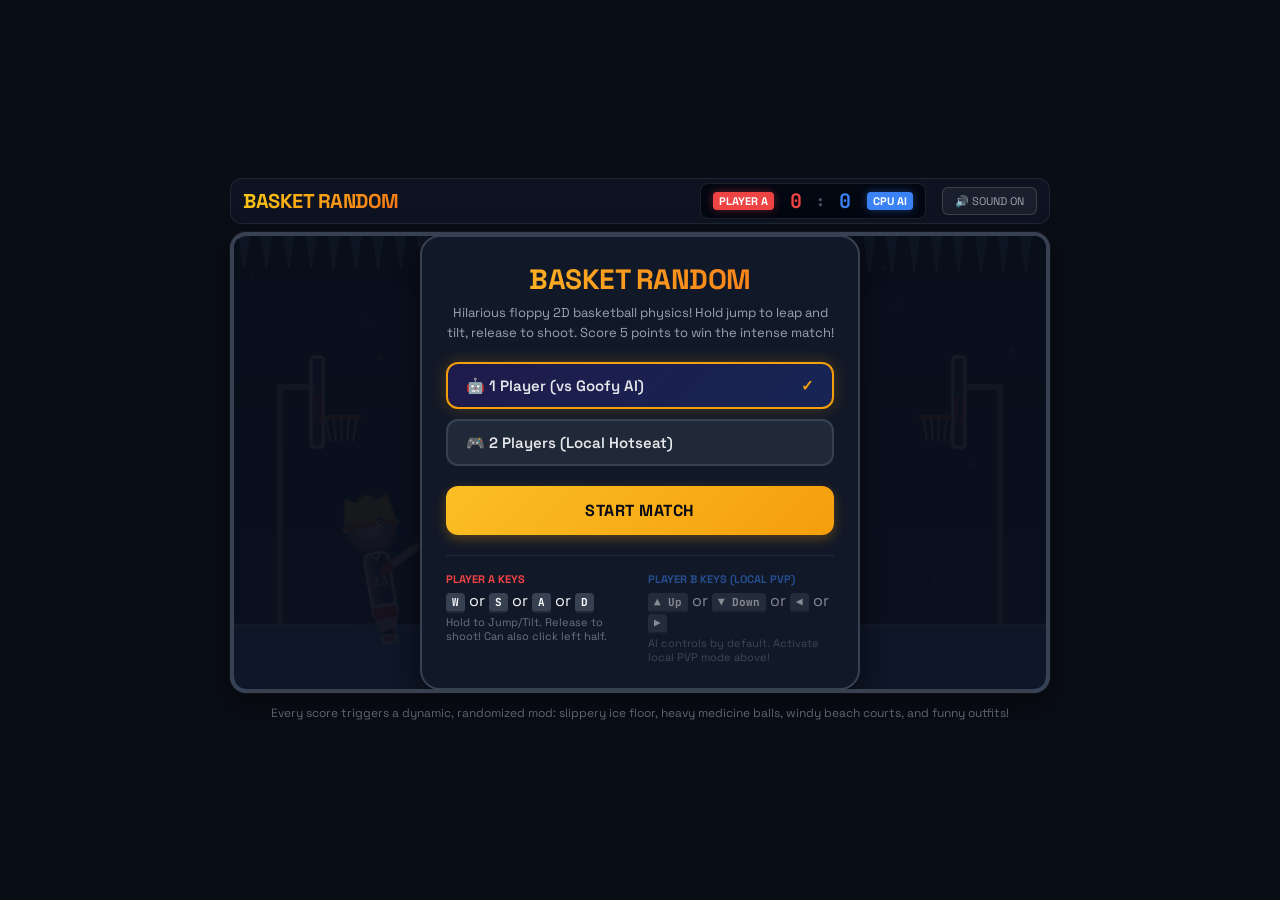
==== commit f9948739: "feat: add cash HUD and rewards to driving games Implemented dynamic cash counters and floating rewar" ====
--- a/public/games/basket-random/index.html
+++ b/public/games/basket-random/index.html
@@ -758,23 +758,22 @@
             jump() {
                 if (this.cooldown > 0) return;
                 
-                // Ground check
-                const footAngleCos = Math.sin(this.angle) * (this.torsoHeight / 2);
-                const checkFootY = this.y + Math.cos(this.angle) * (this.torsoHeight / 2);
+                // Generous ground and height check so players never get 'stuck' or can't jump
+                const halfTorso = this.torsoHeight / 2;
+                const footY = this.y + Math.cos(this.angle) * halfTorso;
                 
-                // Allow jumping if near ground or simple double jump
-                if (checkFootY > groundLevel - 20) {
-                    this.vy = -7.5 - Math.random() * 2.5; // Jump height
+                if (footY > groundLevel - 50 || this.y > groundLevel - halfTorso - 50) {
+                    this.vy = -8.0 - Math.random() * 2.5; // Stronger, more snappy jump height
                     
-                    // Horizontal forward thrust towards opponent
+                    // Snappy forward thrust towards the opposing team
                     const pushDirection = (this.team === "red") ? 1 : -1;
-                    this.vx += pushDirection * (2.8 + Math.random() * 1.5);
+                    this.vx += pushDirection * (3.0 + Math.random() * 1.5);
                     
-                    // Complete postural control: no wild rotation on jump start!
+                    // Better body stabilization right at jump start
                     this.vangle = 0;
                     this.angle = 0;
                     
-                    this.cooldown = 12; // brief jump spam shield
+                    this.cooldown = 2; // Minimal spam shield (just 2 frames instead of 12) for rapid responsive jumping!
                     if (this.team === 'red') sounds.jump();
                 }
             }
@@ -786,6 +785,12 @@
                 // Floor collision variables for checking grounded state
                 const halfTorso = this.torsoHeight / 2;
                 const footY = this.y + Math.cos(this.angle) * halfTorso;
+
+                // Eliminate jump lag: if user is holding the jump state when touching the ground, jump again immediately!
+                if (this.jumpPressed && this.cooldown === 0 && footY >= groundLevel - 18) {
+                    this.jump();
+                }
+
                 // Strict ground check: must be upright, close to floor, and relatively still to sway
                 const isGrounded = (footY >= groundLevel - 10) && 
                                    (Math.abs(this.vy) < 0.8) && 
@@ -1877,6 +1882,37 @@
             }
         }
 
+        // HELPERS TO TRACK FULL PHYSICAL BODY CONTACT WITH THE BALL
+        function isPlayerTouchingBall(p) {
+            // 1. Hand check with cozy tolerance
+            const hand = p.getHandPos();
+            if (Math.hypot(hand.x - ball.x, hand.y - ball.y) < 32) return true;
+
+            // 2. Head check (with 3D sphere radius bounds)
+            const headYOffset = -p.torsoHeight / 2 - p.headRadius - 1;
+            const headX = p.x - Math.sin(p.angle) * headYOffset;
+            const headY = p.y + Math.cos(p.angle) * headYOffset;
+            if (Math.hypot(headX - ball.x, headY - ball.y) < (p.headRadius + 22)) return true;
+
+            // 3. Torso / Legs line-segment check (neck all the way to feet)
+            const neckX = p.x - Math.sin(p.angle) * (-p.torsoHeight / 2);
+            const neckY = p.y + Math.cos(p.angle) * (-p.torsoHeight / 2);
+            const footX = p.x - Math.sin(p.angle) * (p.torsoHeight / 2);
+            const footY = p.y + Math.cos(p.angle) * (p.torsoHeight / 2);
+
+            const dx = footX - neckX;
+            const dy = footY - neckY;
+            const lenSq = dx * dx + dy * dy;
+            const t = lenSq === 0 ? 0 : Math.max(0, Math.min(1, ((ball.x - neckX) * dx + (ball.y - neckY) * dy) / lenSq));
+            
+            const closestX = neckX + t * dx;
+            const closestY = neckY + t * dy;
+
+            if (Math.hypot(closestX - ball.x, closestY - ball.y) < 28) return true;
+
+            return false;
+        }
+
         // GRAB STEALS DETECTOR SOLVER
         function solvePossession() {
             if (roundOver) return;
@@ -1912,12 +1948,10 @@
                 }
 
                 // Stealing collision checker
-                // If opponent player touch possesed ball hand directly, they capture it!
+                // If opponent player touches the ball with any part of their body, they grab and capture it!
                 players.forEach(p => {
                     if (p.team !== ball.possessor.team) {
-                        const oppHand = p.getHandPos();
-                        const distToOpp = Math.hypot(oppHand.x - ball.x, oppHand.y - ball.y);
-                        if (distToOpp < 24) {
+                        if (isPlayerTouchingBall(p)) {
                             ball.possessor = p;
                             ball.lastTeamTouch = p.team;
                             sounds.steal();
@@ -1929,10 +1963,9 @@
             }
 
             // Free ball possession acquisition tracker
+            // If any player's head, body, or hands touch the ball, they possess it immediately!
             players.forEach(p => {
-                const hand = p.getHandPos();
-                const distToBall = Math.hypot(hand.x - ball.x, hand.y - ball.y);
-                if (distToBall < 26) {
+                if (isPlayerTouchingBall(p)) {
                     ball.possessor = p;
                     ball.lastTeamTouch = p.team;
                     sounds.steal();
